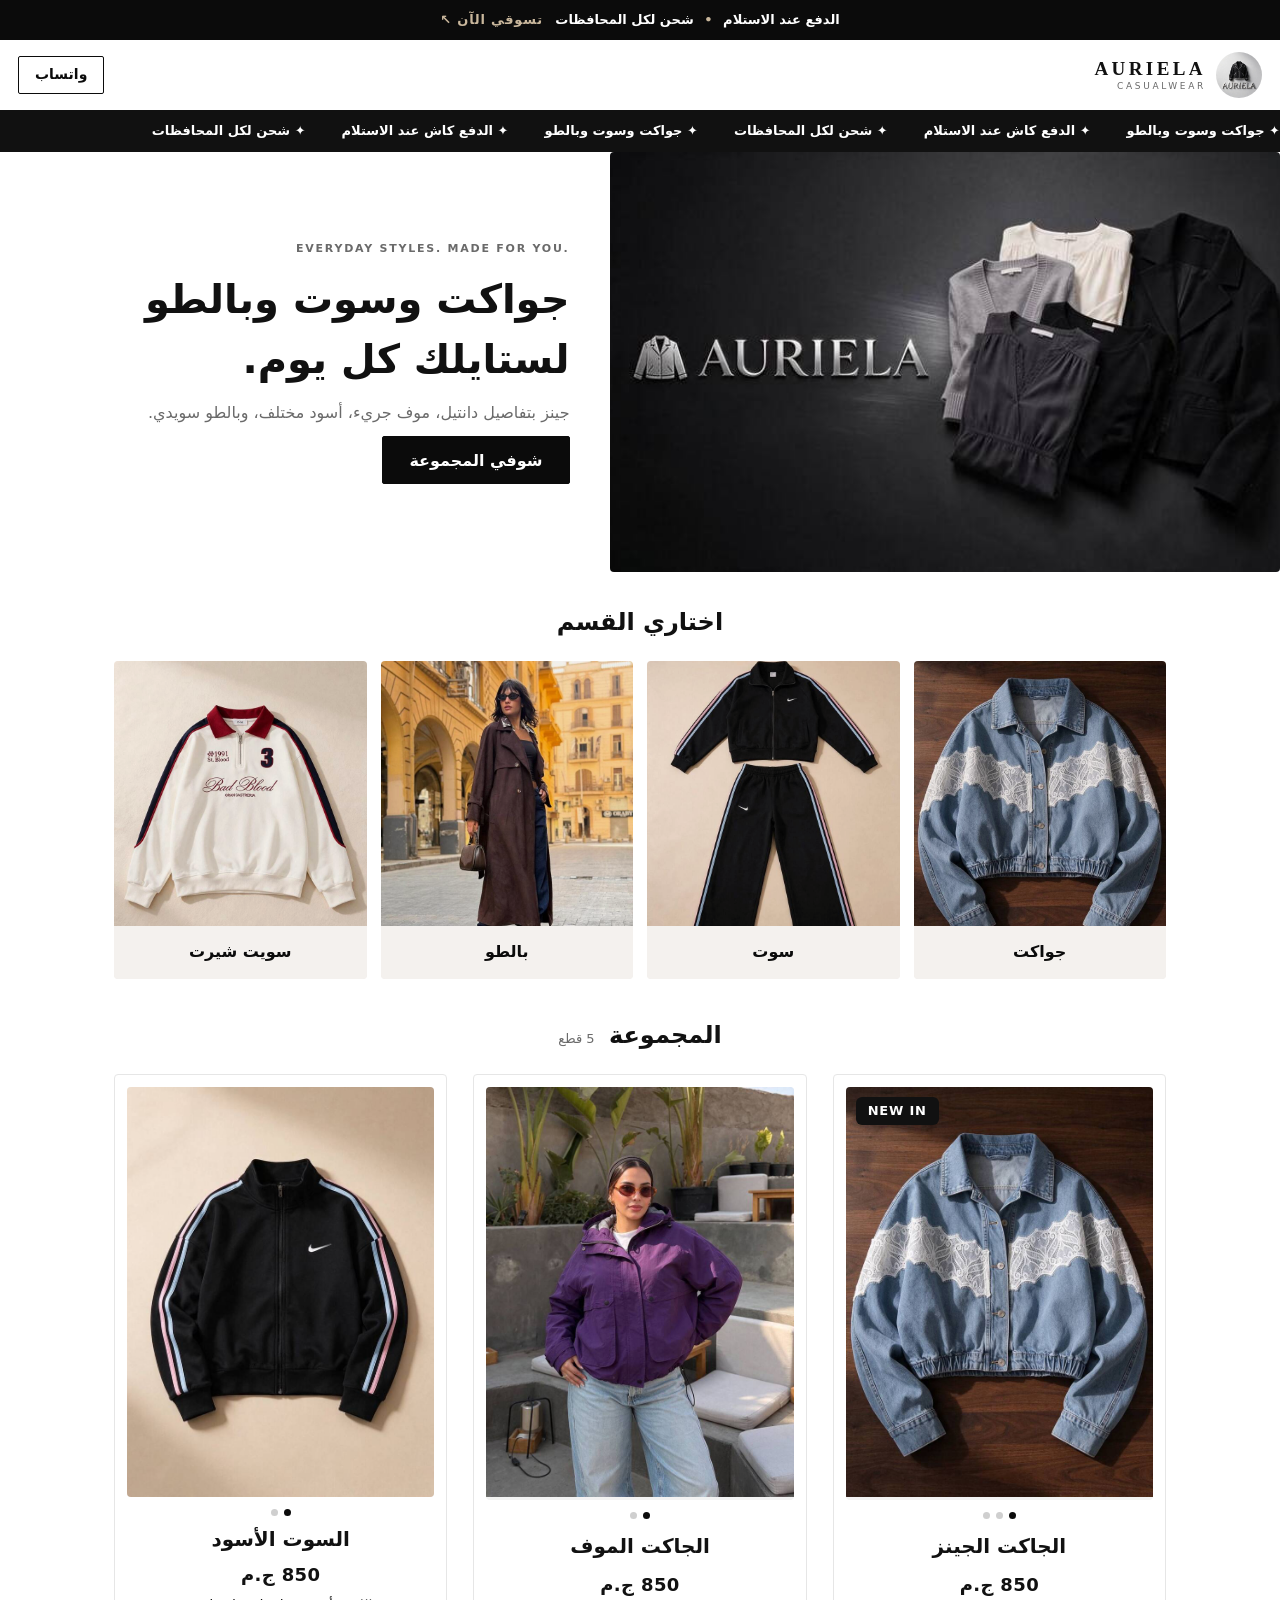
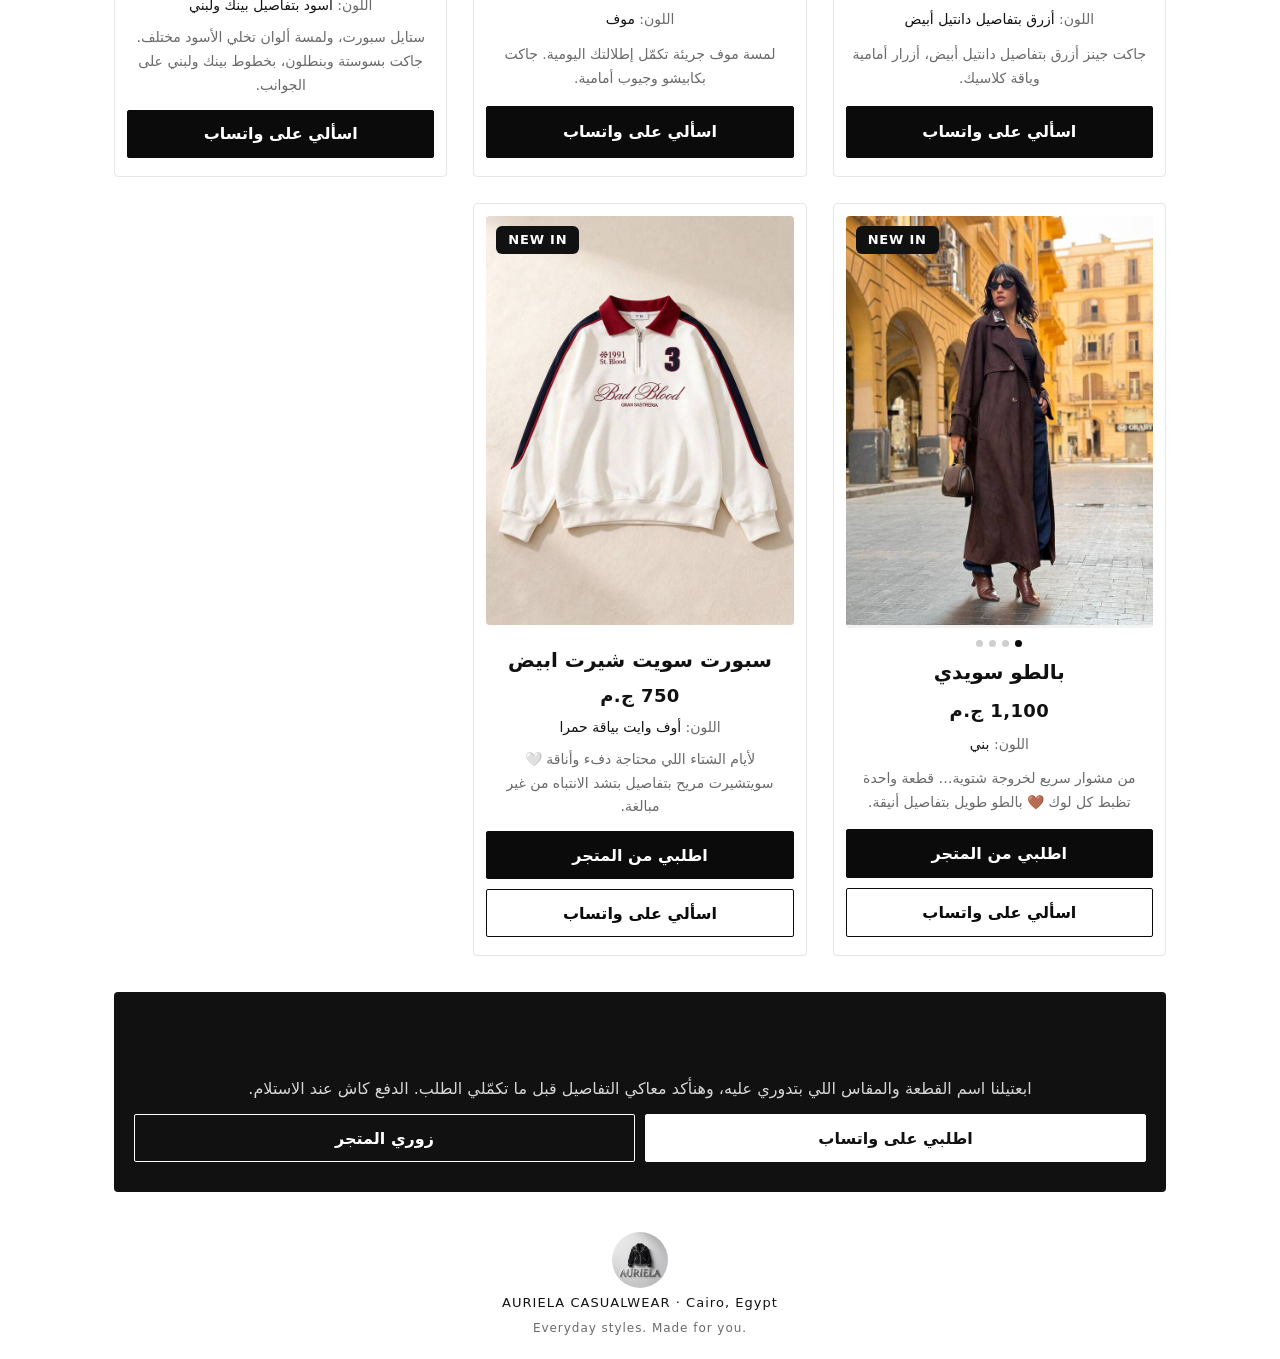
==== index.html @ 164d20b2 "Rename 18-gh_index.html to index.html" ====
<!DOCTYPE html><html lang="ar" dir="rtl"><head><meta charset="utf-8"><meta name="viewport" content="width=device-width,initial-scale=1">
<title>Auriela Casualwear | جواكت وسوت وبالطو</title><meta name="description" content="جواكت وسوت وبالطو لستايلك كل يوم. الدفع عند الاستلام وشحن لكل المحافظات.">
<meta property="og:image" content="4-cover.jpg"><link rel="icon" href="3-logo.jpg">
<link rel="stylesheet" href="2-style.css"></head><body>
<div class="top">الدفع عند الاستلام <i>•</i> شحن لكل المحافظات <a href="#collection">تسوقي الآن ↖</a></div>
<header class="hd"><a class="brand" href="#"><img src="3-logo.jpg" alt="Auriela"><span><b>AURIELA</b><small>CASUALWEAR</small></span></a>
<a class="wa" href="https://wa.me/201066720687?text=%D8%A3%D9%87%D9%84%D8%A7%D9%8B%20Auriela" aria-label="واتساب">واتساب</a></header>
<div class="strip"><span>✦ جواكت وسوت وبالطو</span><span>✦ الدفع كاش عند الاستلام</span><span>✦ شحن لكل المحافظات</span><span>✦ جواكت وسوت وبالطو</span><span>✦ الدفع كاش عند الاستلام</span><span>✦ شحن لكل المحافظات</span></div>
<section class="hero"><img src="4-cover.jpg" alt="Auriela Casualwear"><div><p class="eyebrow">EVERYDAY STYLES. MADE FOR YOU.</p><h1>جواكت وسوت وبالطو<br>لستايلك كل يوم.</h1><p>جينز بتفاصيل دانتيل، موف جريء، أسود مختلف، وبالطو سويدي.</p><a class="btn" href="#collection">شوفي المجموعة</a></div></section>
<section class="sec"><h2>اختاري القسم</h2><div class="tiles"><a class="tile" href="#denim" ><img src="5-denim1.jpg" alt=""><b>جواكت</b></a><a class="tile" href="#black" ><img src="11-black2.jpg" alt=""><b>سوت</b></a><a class="tile" href="#coat" ><img src="13-coat2.jpg" alt=""><b>بالطو</b></a><a class="tile" href="#sweat" ><img src="16-sweat1.jpg" alt=""><b>سويت شيرت</b></a></div></section>
<section class="sec" id="collection"><h2>المجموعة <small>5 قطع</small></h2><div class="grid"><article class="card" id="denim"><div class="media"><div class="slides"><img src="5-denim1.jpg" alt="الجاكت الجينز" loading="lazy"><img src="6-denim2.jpg" alt="الجاكت الجينز" loading="lazy"><img src="7-denim3.jpg" alt="الجاكت الجينز" loading="lazy"></div><span class="badge">NEW IN</span></div><div class="dots"><i></i><i></i><i></i></div>
<h3>الجاكت الجينز</h3><p class="price">850 ج.م</p><p class="color"><span>اللون:</span> أزرق بتفاصيل دانتيل أبيض</p><p class="desc">جاكت جينز أزرق بتفاصيل دانتيل أبيض، أزرار أمامية وياقة كلاسيك.</p><div class="acts"><a class="btn " href="https://wa.me/201066720687?text=%D8%A3%D9%87%D9%84%D8%A7%D9%8B%20Auriela%D8%8C%20%D9%85%D9%87%D8%AA%D9%85%D8%A9%20%D8%A8%D9%80%20%D8%A7%D9%84%D8%AC%D8%A7%D9%83%D8%AA%20%D8%A7%D9%84%D8%AC%D9%8A%D9%86%D8%B2%20%D8%A8%D8%B3%D8%B9%D8%B1%20850%20%D8%AC%D9%86%D9%8A%D9%87.%20%D9%85%D9%85%D9%83%D9%86%20%D8%A7%D9%84%D9%85%D9%82%D8%A7%D8%B3%D8%A7%D8%AA%20%D9%88%D8%A7%D9%84%D8%AA%D9%81%D8%A7%D8%B5%D9%8A%D9%84%D8%9F">اسألي على واتساب</a></div></article><article class="card" id="purple"><div class="media"><div class="slides"><img src="8-purple1.jpg" alt="الجاكت الموف" loading="lazy"><img src="9-purple2.jpg" alt="الجاكت الموف" loading="lazy"></div></div><div class="dots"><i></i><i></i></div>
<h3>الجاكت الموف</h3><p class="price">850 ج.م</p><p class="color"><span>اللون:</span> موف</p><p class="desc">لمسة موف جريئة تكمّل إطلالتك اليومية. جاكت بكابيشو وجيوب أمامية.</p><div class="acts"><a class="btn " href="https://wa.me/201066720687?text=%D8%A3%D9%87%D9%84%D8%A7%D9%8B%20Auriela%D8%8C%20%D9%85%D9%87%D8%AA%D9%85%D8%A9%20%D8%A8%D9%80%20%D8%A7%D9%84%D8%AC%D8%A7%D9%83%D8%AA%20%D8%A7%D9%84%D9%85%D9%88%D9%81%20%D8%A8%D8%B3%D8%B9%D8%B1%20850%20%D8%AC%D9%86%D9%8A%D9%87.%20%D9%85%D9%85%D9%83%D9%86%20%D8%A7%D9%84%D9%85%D9%82%D8%A7%D8%B3%D8%A7%D8%AA%20%D9%88%D8%A7%D9%84%D8%AA%D9%81%D8%A7%D8%B5%D9%8A%D9%84%D8%9F">اسألي على واتساب</a></div></article><article class="card" id="black"><div class="media"><div class="slides"><img src="10-black1.jpg" alt="السوت الأسود" loading="lazy"><img src="11-black2.jpg" alt="السوت الأسود" loading="lazy"></div></div><div class="dots"><i></i><i></i></div>
<h3>السوت الأسود</h3><p class="price">850 ج.م</p><p class="color"><span>اللون:</span> أسود بتفاصيل بينك ولبني</p><p class="desc">ستايل سبورت، ولمسة ألوان تخلي الأسود مختلف. جاكت بسوستة وبنطلون، بخطوط بينك ولبني على الجوانب.</p><div class="acts"><a class="btn " href="https://wa.me/201066720687?text=%D8%A3%D9%87%D9%84%D8%A7%D9%8B%20Auriela%D8%8C%20%D9%85%D9%87%D8%AA%D9%85%D8%A9%20%D8%A8%D9%80%20%D8%A7%D9%84%D8%B3%D9%88%D8%AA%20%D8%A7%D9%84%D8%A3%D8%B3%D9%88%D8%AF%20%D8%A8%D8%B3%D8%B9%D8%B1%20850%20%D8%AC%D9%86%D9%8A%D9%87.%20%D9%85%D9%85%D9%83%D9%86%20%D8%A7%D9%84%D9%85%D9%82%D8%A7%D8%B3%D8%A7%D8%AA%20%D9%88%D8%A7%D9%84%D8%AA%D9%81%D8%A7%D8%B5%D9%8A%D9%84%D8%9F">اسألي على واتساب</a></div></article><article class="card" id="coat"><div class="media"><div class="slides"><img src="13-coat2.jpg" alt="بالطو سويدي" loading="lazy"><img src="12-coat1.jpg" alt="بالطو سويدي" loading="lazy"><img src="14-coat3.jpg" alt="بالطو سويدي" loading="lazy"><img src="15-coat4.jpg" alt="بالطو سويدي" loading="lazy"></div><span class="badge">NEW IN</span></div><div class="dots"><i></i><i></i><i></i><i></i></div>
<h3>بالطو سويدي</h3><p class="price">1,100 ج.م</p><p class="color"><span>اللون:</span> بني</p><p class="desc">من مشوار سريع لخروجة شتوية… قطعة واحدة تظبط كل لوك 🤎 بالطو طويل بتفاصيل أنيقة.</p><div class="acts"><a class="btn" href="https://rjedcz-8e.myshopify.com/products/brown-coat">اطلبي من المتجر</a><a class="btn ghost" href="https://wa.me/201066720687?text=%D8%A3%D9%87%D9%84%D8%A7%D9%8B%20Auriela%D8%8C%20%D9%85%D9%87%D8%AA%D9%85%D8%A9%20%D8%A8%D9%80%20%D8%A8%D8%A7%D9%84%D8%B7%D9%88%20%D8%B3%D9%88%D9%8A%D8%AF%D9%8A%20%D8%A8%D8%B3%D8%B9%D8%B1%201100%20%D8%AC%D9%86%D9%8A%D9%87.%20%D9%85%D9%85%D9%83%D9%86%20%D8%A7%D9%84%D9%85%D9%82%D8%A7%D8%B3%D8%A7%D8%AA%20%D9%88%D8%A7%D9%84%D8%AA%D9%81%D8%A7%D8%B5%D9%8A%D9%84%D8%9F">اسألي على واتساب</a></div></article><article class="card" id="sweat"><div class="media"><div class="slides"><img src="16-sweat1.jpg" alt="سبورت سويت شيرت ابيض" loading="lazy"></div><span class="badge">NEW IN</span></div><div class="dots"></div>
<h3>سبورت سويت شيرت ابيض</h3><p class="price">750 ج.م</p><p class="color"><span>اللون:</span> أوف وايت بياقة حمرا</p><p class="desc">لأيام الشتاء اللي محتاجة دفء وأناقة 🤍 سويتشيرت مريح بتفاصيل بتشد الانتباه من غير مبالغة.</p><div class="acts"><a class="btn" href="https://rjedcz-8e.myshopify.com/products/sport-t-shirt">اطلبي من المتجر</a><a class="btn ghost" href="https://wa.me/201066720687?text=%D8%A3%D9%87%D9%84%D8%A7%D9%8B%20Auriela%D8%8C%20%D9%85%D9%87%D8%AA%D9%85%D8%A9%20%D8%A8%D9%80%20%D8%B3%D8%A8%D9%88%D8%B1%D8%AA%20%D8%B3%D9%88%D9%8A%D8%AA%20%D8%B4%D9%8A%D8%B1%D8%AA%20%D8%A7%D8%A8%D9%8A%D8%B6%20%D8%A8%D8%B3%D8%B9%D8%B1%20750%20%D8%AC%D9%86%D9%8A%D9%87.%20%D9%85%D9%85%D9%83%D9%86%20%D8%A7%D9%84%D9%85%D9%82%D8%A7%D8%B3%D8%A7%D8%AA%20%D9%88%D8%A7%D9%84%D8%AA%D9%81%D8%A7%D8%B5%D9%8A%D9%84%D8%9F">اسألي على واتساب</a></div></article></div></section>
<section class="sec"><div class="cta"><h2>عجبك موديل؟ ابعتي لنا.</h2><p>ابعتيلنا اسم القطعة والمقاس اللي بتدوري عليه، وهنأكد معاكي التفاصيل قبل ما تكمّلي الطلب. الدفع كاش عند الاستلام.</p><div class="acts"><a class="btn light" href="https://wa.me/201066720687?text=%D8%A3%D9%87%D9%84%D8%A7%D9%8B%20Auriela%D8%8C%20%D8%B9%D8%A7%D9%8A%D8%B2%D8%A9%20%D8%A3%D8%B7%D9%84%D8%A8.">اطلبي على واتساب</a><a class="btn outline" href="https://rjedcz-8e.myshopify.com">زوري المتجر</a></div></div></section>
<footer class="ft"><img src="3-logo.jpg" alt=""><p>AURIELA CASUALWEAR · Cairo, Egypt</p><p class="s">Everyday styles. Made for you.</p></footer>
<nav class="bn"><a href="#">الرئيسية</a><a href="#collection">المنتجات</a><a href="https://rjedcz-8e.myshopify.com">المتجر</a><a href="https://wa.me/201066720687?text=%D8%A3%D9%87%D9%84%D8%A7%D9%8B%20Auriela">واتساب</a></nav>
</body></html>
---- 2-style.css ----
:root{--navy:#0b0b0b;--pink:#f4f1ee;--sky:#f4f1ee;--ink:#111;--mut:#6a6a6a;--red:#111}
*{box-sizing:border-box}html{scroll-behavior:smooth}body{margin:0;font-family:system-ui,-apple-system,'Segoe UI',Tahoma,Roboto,'Noto Sans Arabic',sans-serif;color:var(--ink);background:#fff;padding-bottom:70px;line-height:1.7}
a{color:inherit;text-decoration:none}h1,h2,h3,p{margin:0}
.top{background:var(--navy);color:#fff;text-align:center;padding:9px 12px;font-size:13px;font-weight:600}.top i{color:#c9b79c;font-style:normal;margin:0 6px}.top a{color:#c9b79c;margin-inline-start:8px}
.hd{display:flex;align-items:center;justify-content:space-between;padding:12px 18px}.brand{display:flex;align-items:center;gap:10px}.brand img{width:46px;height:46px;border-radius:50%;object-fit:cover}
.brand span{display:grid;line-height:1.2}.brand b{font-family:Georgia,serif;letter-spacing:.18em;color:var(--navy);font-size:19px}.brand small{font-size:9px;letter-spacing:.3em;color:var(--mut)}
.wa{border:1.5px solid var(--navy);color:var(--navy);border-radius:999px;padding:6px 16px;font-weight:600;font-size:14px}
.strip{background:var(--navy);color:#fff;font-size:13px;font-weight:600;display:flex;gap:36px;overflow:hidden;white-space:nowrap;padding:10px 0}.strip span{animation:mq 18s linear infinite;flex:none}
@keyframes mq{to{transform:translateX(100%)}}
.hero{display:grid}.hero img{width:100%;display:block;aspect-ratio:16/10;object-fit:cover}.hero div{padding:22px 20px 28px;display:grid;gap:10px;justify-items:start}
.eyebrow{font-size:11px;letter-spacing:.16em;font-weight:700;color:var(--mut);direction:ltr}.hero h1{font-size:30px;line-height:1.5;color:var(--navy);font-weight:700}.hero p{color:var(--mut)}
.btn{display:inline-flex;align-items:center;justify-content:center;min-height:48px;padding:0 26px;border-radius:10px;background:var(--navy);color:#fff;font-weight:700;border:1.5px solid var(--navy);flex:1 1 150px;text-align:center}
.btn.ghost{background:#fff;color:var(--navy)}.btn.light{background:#fff;color:var(--navy);border-color:#fff}.btn.outline{background:transparent;color:#fff;border-color:#fff}
.sec{padding:30px 18px 6px}.sec h2{text-align:center;font-size:24px;color:var(--navy);font-weight:700;margin-bottom:18px}.sec h2 small{font-size:13px;color:var(--mut);font-weight:400;margin-inline-start:6px}
.tiles{display:grid;grid-template-columns:1fr 1fr;gap:14px}.tile{background:#f4f1ee;border-radius:14px;overflow:hidden;text-align:center;display:grid}.tile img{width:100%;aspect-ratio:1/1.05;object-fit:cover;object-position:center 30%;mix-blend-mode:multiply}.tile b{padding:12px 6px 14px;color:var(--navy);font-size:16px;background:#fff8}
.grid{display:grid;gap:26px}
.card{background:#fff;border:1px solid #e6e6e6;border-radius:16px;padding:12px 12px 18px;display:grid;gap:4px;scroll-margin-top:12px}
.media{position:relative;border-radius:12px;overflow:hidden;background:#f3f3f3}.slides{display:flex;overflow-x:auto;scroll-snap-type:x mandatory;scrollbar-width:none}.slides::-webkit-scrollbar{display:none}
.slides img{flex:0 0 100%;width:100%;aspect-ratio:3/4;object-fit:cover;scroll-snap-align:center}
.badge{position:absolute;top:10px;inset-inline-start:10px;background:#111;color:#fff;font-weight:700;font-size:13px;padding:3px 12px;border-radius:6px;direction:ltr}
.dots{display:flex;justify-content:center;gap:6px;padding:8px 0 2px;min-height:6px}.dots i{width:7px;height:7px;border-radius:50%;background:#cfcfcf}.dots i:first-child{background:var(--navy)}
.card h3{text-align:center;font-size:20px;color:var(--navy);font-weight:700}.price{text-align:center;color:var(--red);font-weight:700;font-size:18px}
.color{text-align:center;font-size:14px}.color span{color:var(--mut)}.desc{text-align:center;color:var(--mut);font-size:14px;padding:4px 6px 8px}
.acts{display:flex;gap:10px;flex-wrap:wrap}
.cta{background:var(--navy);color:#fff;border-radius:18px;padding:30px 20px;text-align:center;display:grid;gap:12px}.cta h2{color:#fff;margin:0}.cta p{color:#d5d5d5}
.ft{text-align:center;padding:34px 18px 20px;display:grid;justify-items:center;gap:4px}.ft img{width:56px;height:56px;border-radius:50%;object-fit:cover}.ft .s{font-size:12px;color:var(--mut);direction:ltr}.ft p{font-size:13px;letter-spacing:.08em;direction:ltr}
.bn{position:fixed;bottom:0;inset-inline:0;background:#fff;border-top:1px solid #e6e6e6;display:grid;grid-template-columns:repeat(4,1fr);z-index:9}.bn a{text-align:center;padding:14px 4px;font-size:13px;font-weight:700;color:var(--navy)}
@media(min-width:768px){.hero{grid-template-columns:1.1fr 1fr;align-items:center}.hero img{aspect-ratio:auto;height:100%;min-height:420px}.hero div{padding:40px}.hero h1{font-size:40px}
.tiles{grid-template-columns:repeat(4,1fr)}.grid{grid-template-columns:repeat(3,1fr)}.sec{max-width:1100px;margin:auto;padding-inline:24px}.bn{display:none}body{padding-bottom:0}}

.price{letter-spacing:.02em}.top a,.badge{letter-spacing:.06em}.btn{border-radius:2px}.card,.tile,.media,.cta,.hero img{border-radius:4px}.wa{border-radius:2px}.hero h1,.sec h2,.card h3{color:#111}.brand b{color:#111}.cta{background:#111}.btn.light{color:#111}.tile b{background:#f4f1ee}.strip{background:#111}
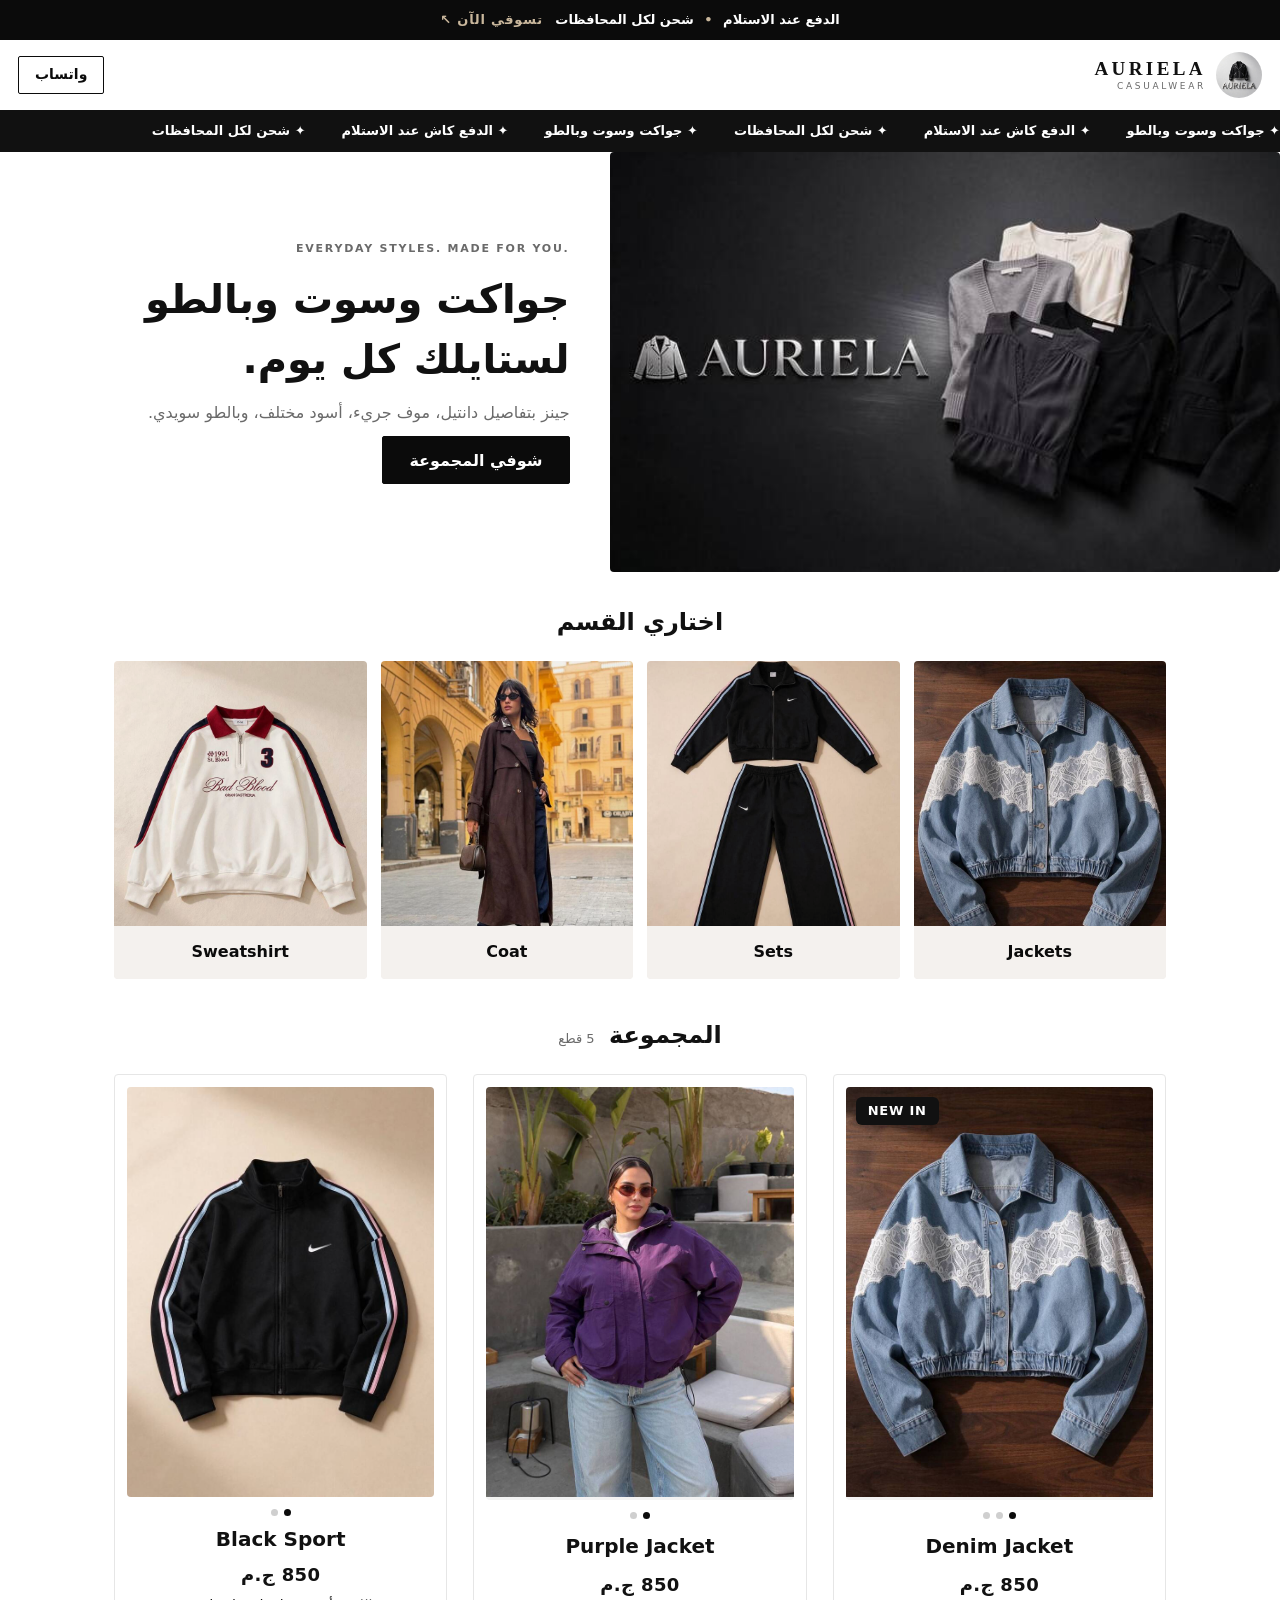
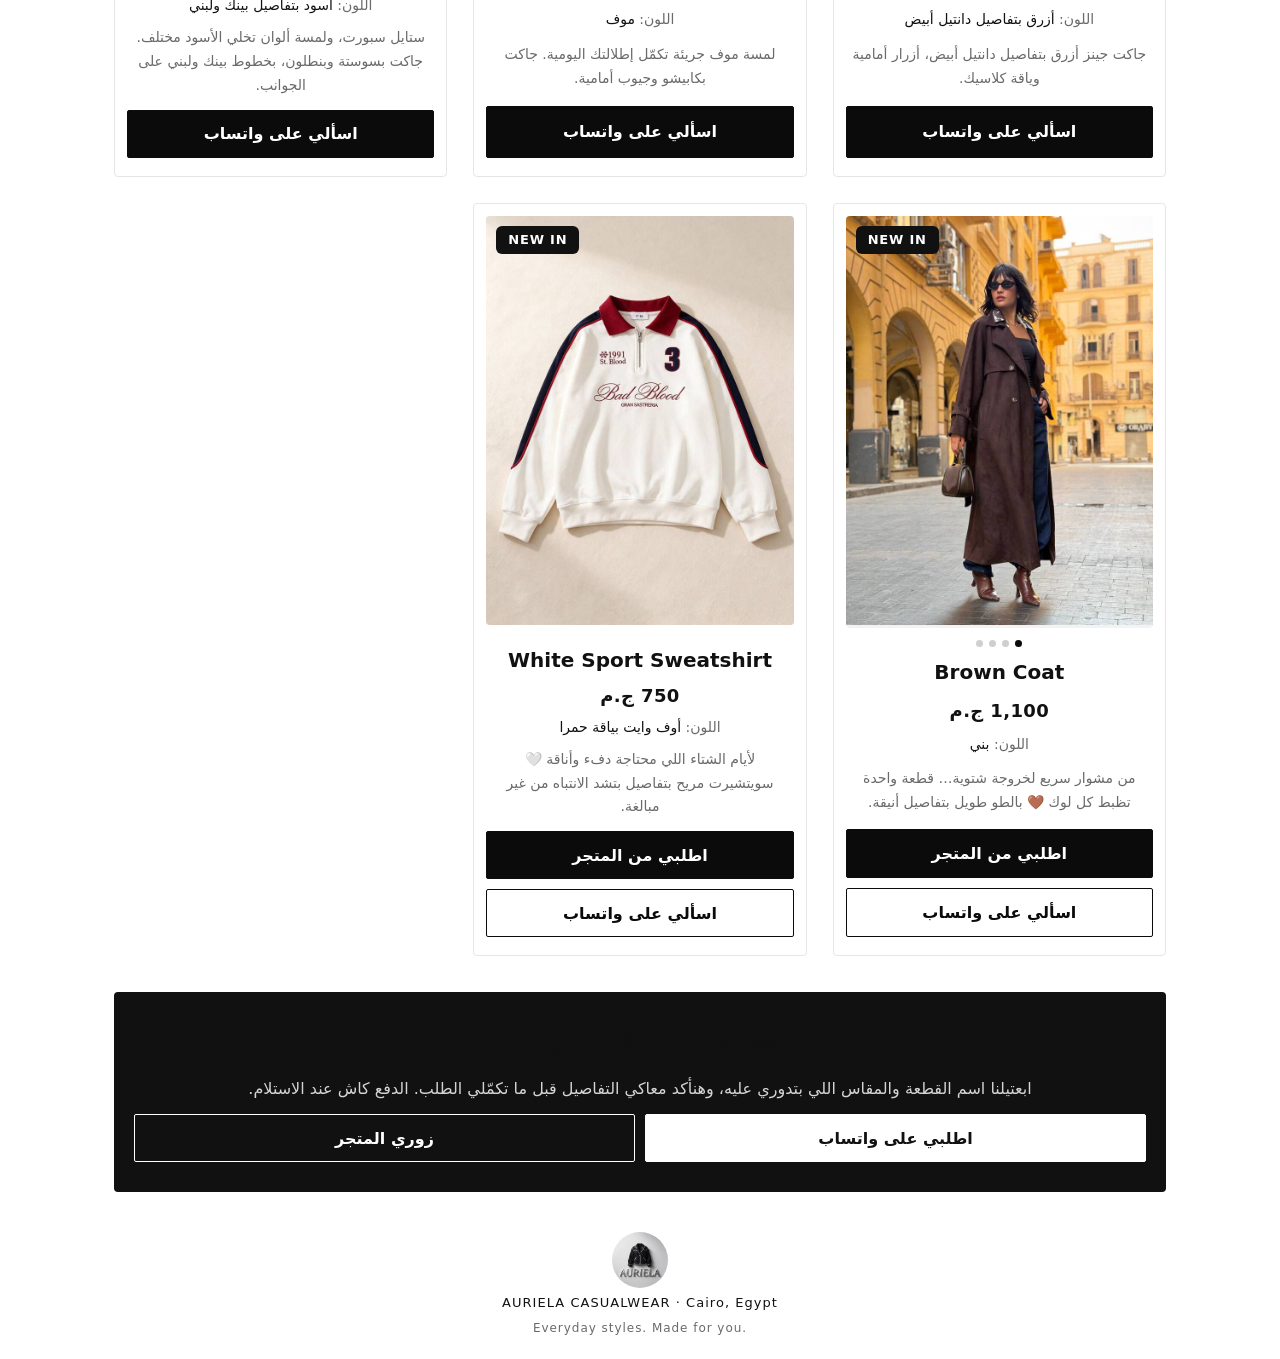
==== commit dc4ab00c: "Use English product and category names" ====
--- a/index.html
+++ b/index.html
@@ -7,13 +7,13 @@
 <a class="wa" href="https://wa.me/201066720687?text=%D8%A3%D9%87%D9%84%D8%A7%D9%8B%20Auriela" aria-label="واتساب">واتساب</a></header>
 <div class="strip"><span>✦ جواكت وسوت وبالطو</span><span>✦ الدفع كاش عند الاستلام</span><span>✦ شحن لكل المحافظات</span><span>✦ جواكت وسوت وبالطو</span><span>✦ الدفع كاش عند الاستلام</span><span>✦ شحن لكل المحافظات</span></div>
 <section class="hero"><img src="4-cover.jpg" alt="Auriela Casualwear"><div><p class="eyebrow">EVERYDAY STYLES. MADE FOR YOU.</p><h1>جواكت وسوت وبالطو<br>لستايلك كل يوم.</h1><p>جينز بتفاصيل دانتيل، موف جريء، أسود مختلف، وبالطو سويدي.</p><a class="btn" href="#collection">شوفي المجموعة</a></div></section>
-<section class="sec"><h2>اختاري القسم</h2><div class="tiles"><a class="tile" href="#denim" ><img src="5-denim1.jpg" alt=""><b>جواكت</b></a><a class="tile" href="#black" ><img src="11-black2.jpg" alt=""><b>سوت</b></a><a class="tile" href="#coat" ><img src="13-coat2.jpg" alt=""><b>بالطو</b></a><a class="tile" href="#sweat" ><img src="16-sweat1.jpg" alt=""><b>سويت شيرت</b></a></div></section>
+<section class="sec"><h2>اختاري القسم</h2><div class="tiles"><a class="tile" href="#denim" ><img src="5-denim1.jpg" alt=""><b>Jackets</b></a><a class="tile" href="#black" ><img src="11-black2.jpg" alt=""><b>Sets</b></a><a class="tile" href="#coat" ><img src="13-coat2.jpg" alt=""><b>Coat</b></a><a class="tile" href="#sweat" ><img src="16-sweat1.jpg" alt=""><b>Sweatshirt</b></a></div></section>
 <section class="sec" id="collection"><h2>المجموعة <small>5 قطع</small></h2><div class="grid"><article class="card" id="denim"><div class="media"><div class="slides"><img src="5-denim1.jpg" alt="الجاكت الجينز" loading="lazy"><img src="6-denim2.jpg" alt="الجاكت الجينز" loading="lazy"><img src="7-denim3.jpg" alt="الجاكت الجينز" loading="lazy"></div><span class="badge">NEW IN</span></div><div class="dots"><i></i><i></i><i></i></div>
-<h3>الجاكت الجينز</h3><p class="price">850 ج.م</p><p class="color"><span>اللون:</span> أزرق بتفاصيل دانتيل أبيض</p><p class="desc">جاكت جينز أزرق بتفاصيل دانتيل أبيض، أزرار أمامية وياقة كلاسيك.</p><div class="acts"><a class="btn " href="https://wa.me/201066720687?text=%D8%A3%D9%87%D9%84%D8%A7%D9%8B%20Auriela%D8%8C%20%D9%85%D9%87%D8%AA%D9%85%D8%A9%20%D8%A8%D9%80%20%D8%A7%D9%84%D8%AC%D8%A7%D9%83%D8%AA%20%D8%A7%D9%84%D8%AC%D9%8A%D9%86%D8%B2%20%D8%A8%D8%B3%D8%B9%D8%B1%20850%20%D8%AC%D9%86%D9%8A%D9%87.%20%D9%85%D9%85%D9%83%D9%86%20%D8%A7%D9%84%D9%85%D9%82%D8%A7%D8%B3%D8%A7%D8%AA%20%D9%88%D8%A7%D9%84%D8%AA%D9%81%D8%A7%D8%B5%D9%8A%D9%84%D8%9F">اسألي على واتساب</a></div></article><article class="card" id="purple"><div class="media"><div class="slides"><img src="8-purple1.jpg" alt="الجاكت الموف" loading="lazy"><img src="9-purple2.jpg" alt="الجاكت الموف" loading="lazy"></div></div><div class="dots"><i></i><i></i></div>
-<h3>الجاكت الموف</h3><p class="price">850 ج.م</p><p class="color"><span>اللون:</span> موف</p><p class="desc">لمسة موف جريئة تكمّل إطلالتك اليومية. جاكت بكابيشو وجيوب أمامية.</p><div class="acts"><a class="btn " href="https://wa.me/201066720687?text=%D8%A3%D9%87%D9%84%D8%A7%D9%8B%20Auriela%D8%8C%20%D9%85%D9%87%D8%AA%D9%85%D8%A9%20%D8%A8%D9%80%20%D8%A7%D9%84%D8%AC%D8%A7%D9%83%D8%AA%20%D8%A7%D9%84%D9%85%D9%88%D9%81%20%D8%A8%D8%B3%D8%B9%D8%B1%20850%20%D8%AC%D9%86%D9%8A%D9%87.%20%D9%85%D9%85%D9%83%D9%86%20%D8%A7%D9%84%D9%85%D9%82%D8%A7%D8%B3%D8%A7%D8%AA%20%D9%88%D8%A7%D9%84%D8%AA%D9%81%D8%A7%D8%B5%D9%8A%D9%84%D8%9F">اسألي على واتساب</a></div></article><article class="card" id="black"><div class="media"><div class="slides"><img src="10-black1.jpg" alt="السوت الأسود" loading="lazy"><img src="11-black2.jpg" alt="السوت الأسود" loading="lazy"></div></div><div class="dots"><i></i><i></i></div>
-<h3>السوت الأسود</h3><p class="price">850 ج.م</p><p class="color"><span>اللون:</span> أسود بتفاصيل بينك ولبني</p><p class="desc">ستايل سبورت، ولمسة ألوان تخلي الأسود مختلف. جاكت بسوستة وبنطلون، بخطوط بينك ولبني على الجوانب.</p><div class="acts"><a class="btn " href="https://wa.me/201066720687?text=%D8%A3%D9%87%D9%84%D8%A7%D9%8B%20Auriela%D8%8C%20%D9%85%D9%87%D8%AA%D9%85%D8%A9%20%D8%A8%D9%80%20%D8%A7%D9%84%D8%B3%D9%88%D8%AA%20%D8%A7%D9%84%D8%A3%D8%B3%D9%88%D8%AF%20%D8%A8%D8%B3%D8%B9%D8%B1%20850%20%D8%AC%D9%86%D9%8A%D9%87.%20%D9%85%D9%85%D9%83%D9%86%20%D8%A7%D9%84%D9%85%D9%82%D8%A7%D8%B3%D8%A7%D8%AA%20%D9%88%D8%A7%D9%84%D8%AA%D9%81%D8%A7%D8%B5%D9%8A%D9%84%D8%9F">اسألي على واتساب</a></div></article><article class="card" id="coat"><div class="media"><div class="slides"><img src="13-coat2.jpg" alt="بالطو سويدي" loading="lazy"><img src="12-coat1.jpg" alt="بالطو سويدي" loading="lazy"><img src="14-coat3.jpg" alt="بالطو سويدي" loading="lazy"><img src="15-coat4.jpg" alt="بالطو سويدي" loading="lazy"></div><span class="badge">NEW IN</span></div><div class="dots"><i></i><i></i><i></i><i></i></div>
-<h3>بالطو سويدي</h3><p class="price">1,100 ج.م</p><p class="color"><span>اللون:</span> بني</p><p class="desc">من مشوار سريع لخروجة شتوية… قطعة واحدة تظبط كل لوك 🤎 بالطو طويل بتفاصيل أنيقة.</p><div class="acts"><a class="btn" href="https://rjedcz-8e.myshopify.com/products/brown-coat">اطلبي من المتجر</a><a class="btn ghost" href="https://wa.me/201066720687?text=%D8%A3%D9%87%D9%84%D8%A7%D9%8B%20Auriela%D8%8C%20%D9%85%D9%87%D8%AA%D9%85%D8%A9%20%D8%A8%D9%80%20%D8%A8%D8%A7%D9%84%D8%B7%D9%88%20%D8%B3%D9%88%D9%8A%D8%AF%D9%8A%20%D8%A8%D8%B3%D8%B9%D8%B1%201100%20%D8%AC%D9%86%D9%8A%D9%87.%20%D9%85%D9%85%D9%83%D9%86%20%D8%A7%D9%84%D9%85%D9%82%D8%A7%D8%B3%D8%A7%D8%AA%20%D9%88%D8%A7%D9%84%D8%AA%D9%81%D8%A7%D8%B5%D9%8A%D9%84%D8%9F">اسألي على واتساب</a></div></article><article class="card" id="sweat"><div class="media"><div class="slides"><img src="16-sweat1.jpg" alt="سبورت سويت شيرت ابيض" loading="lazy"></div><span class="badge">NEW IN</span></div><div class="dots"></div>
-<h3>سبورت سويت شيرت ابيض</h3><p class="price">750 ج.م</p><p class="color"><span>اللون:</span> أوف وايت بياقة حمرا</p><p class="desc">لأيام الشتاء اللي محتاجة دفء وأناقة 🤍 سويتشيرت مريح بتفاصيل بتشد الانتباه من غير مبالغة.</p><div class="acts"><a class="btn" href="https://rjedcz-8e.myshopify.com/products/sport-t-shirt">اطلبي من المتجر</a><a class="btn ghost" href="https://wa.me/201066720687?text=%D8%A3%D9%87%D9%84%D8%A7%D9%8B%20Auriela%D8%8C%20%D9%85%D9%87%D8%AA%D9%85%D8%A9%20%D8%A8%D9%80%20%D8%B3%D8%A8%D9%88%D8%B1%D8%AA%20%D8%B3%D9%88%D9%8A%D8%AA%20%D8%B4%D9%8A%D8%B1%D8%AA%20%D8%A7%D8%A8%D9%8A%D8%B6%20%D8%A8%D8%B3%D8%B9%D8%B1%20750%20%D8%AC%D9%86%D9%8A%D9%87.%20%D9%85%D9%85%D9%83%D9%86%20%D8%A7%D9%84%D9%85%D9%82%D8%A7%D8%B3%D8%A7%D8%AA%20%D9%88%D8%A7%D9%84%D8%AA%D9%81%D8%A7%D8%B5%D9%8A%D9%84%D8%9F">اسألي على واتساب</a></div></article></div></section>
+<h3>Denim Jacket</h3><p class="price">850 ج.م</p><p class="color"><span>اللون:</span> أزرق بتفاصيل دانتيل أبيض</p><p class="desc">جاكت جينز أزرق بتفاصيل دانتيل أبيض، أزرار أمامية وياقة كلاسيك.</p><div class="acts"><a class="btn " href="https://wa.me/201066720687?text=%D8%A3%D9%87%D9%84%D8%A7%D9%8B%20Auriela%D8%8C%20%D9%85%D9%87%D8%AA%D9%85%D8%A9%20%D8%A8%D9%80%20%D8%A7%D9%84%D8%AC%D8%A7%D9%83%D8%AA%20%D8%A7%D9%84%D8%AC%D9%8A%D9%86%D8%B2%20%D8%A8%D8%B3%D8%B9%D8%B1%20850%20%D8%AC%D9%86%D9%8A%D9%87.%20%D9%85%D9%85%D9%83%D9%86%20%D8%A7%D9%84%D9%85%D9%82%D8%A7%D8%B3%D8%A7%D8%AA%20%D9%88%D8%A7%D9%84%D8%AA%D9%81%D8%A7%D8%B5%D9%8A%D9%84%D8%9F">اسألي على واتساب</a></div></article><article class="card" id="purple"><div class="media"><div class="slides"><img src="8-purple1.jpg" alt="الجاكت الموف" loading="lazy"><img src="9-purple2.jpg" alt="الجاكت الموف" loading="lazy"></div></div><div class="dots"><i></i><i></i></div>
+<h3>Purple Jacket</h3><p class="price">850 ج.م</p><p class="color"><span>اللون:</span> موف</p><p class="desc">لمسة موف جريئة تكمّل إطلالتك اليومية. جاكت بكابيشو وجيوب أمامية.</p><div class="acts"><a class="btn " href="https://wa.me/201066720687?text=%D8%A3%D9%87%D9%84%D8%A7%D9%8B%20Auriela%D8%8C%20%D9%85%D9%87%D8%AA%D9%85%D8%A9%20%D8%A8%D9%80%20%D8%A7%D9%84%D8%AC%D8%A7%D9%83%D8%AA%20%D8%A7%D9%84%D9%85%D9%88%D9%81%20%D8%A8%D8%B3%D8%B9%D8%B1%20850%20%D8%AC%D9%86%D9%8A%D9%87.%20%D9%85%D9%85%D9%83%D9%86%20%D8%A7%D9%84%D9%85%D9%82%D8%A7%D8%B3%D8%A7%D8%AA%20%D9%88%D8%A7%D9%84%D8%AA%D9%81%D8%A7%D8%B5%D9%8A%D9%84%D8%9F">اسألي على واتساب</a></div></article><article class="card" id="black"><div class="media"><div class="slides"><img src="10-black1.jpg" alt="السوت الأسود" loading="lazy"><img src="11-black2.jpg" alt="السوت الأسود" loading="lazy"></div></div><div class="dots"><i></i><i></i></div>
+<h3>Black Sport</h3><p class="price">850 ج.م</p><p class="color"><span>اللون:</span> أسود بتفاصيل بينك ولبني</p><p class="desc">ستايل سبورت، ولمسة ألوان تخلي الأسود مختلف. جاكت بسوستة وبنطلون، بخطوط بينك ولبني على الجوانب.</p><div class="acts"><a class="btn " href="https://wa.me/201066720687?text=%D8%A3%D9%87%D9%84%D8%A7%D9%8B%20Auriela%D8%8C%20%D9%85%D9%87%D8%AA%D9%85%D8%A9%20%D8%A8%D9%80%20%D8%A7%D9%84%D8%B3%D9%88%D8%AA%20%D8%A7%D9%84%D8%A3%D8%B3%D9%88%D8%AF%20%D8%A8%D8%B3%D8%B9%D8%B1%20850%20%D8%AC%D9%86%D9%8A%D9%87.%20%D9%85%D9%85%D9%83%D9%86%20%D8%A7%D9%84%D9%85%D9%82%D8%A7%D8%B3%D8%A7%D8%AA%20%D9%88%D8%A7%D9%84%D8%AA%D9%81%D8%A7%D8%B5%D9%8A%D9%84%D8%9F">اسألي على واتساب</a></div></article><article class="card" id="coat"><div class="media"><div class="slides"><img src="13-coat2.jpg" alt="بالطو سويدي" loading="lazy"><img src="12-coat1.jpg" alt="بالطو سويدي" loading="lazy"><img src="14-coat3.jpg" alt="بالطو سويدي" loading="lazy"><img src="15-coat4.jpg" alt="بالطو سويدي" loading="lazy"></div><span class="badge">NEW IN</span></div><div class="dots"><i></i><i></i><i></i><i></i></div>
+<h3>Brown Coat</h3><p class="price">1,100 ج.م</p><p class="color"><span>اللون:</span> بني</p><p class="desc">من مشوار سريع لخروجة شتوية… قطعة واحدة تظبط كل لوك 🤎 بالطو طويل بتفاصيل أنيقة.</p><div class="acts"><a class="btn" href="https://rjedcz-8e.myshopify.com/products/brown-coat">اطلبي من المتجر</a><a class="btn ghost" href="https://wa.me/201066720687?text=%D8%A3%D9%87%D9%84%D8%A7%D9%8B%20Auriela%D8%8C%20%D9%85%D9%87%D8%AA%D9%85%D8%A9%20%D8%A8%D9%80%20%D8%A8%D8%A7%D9%84%D8%B7%D9%88%20%D8%B3%D9%88%D9%8A%D8%AF%D9%8A%20%D8%A8%D8%B3%D8%B9%D8%B1%201100%20%D8%AC%D9%86%D9%8A%D9%87.%20%D9%85%D9%85%D9%83%D9%86%20%D8%A7%D9%84%D9%85%D9%82%D8%A7%D8%B3%D8%A7%D8%AA%20%D9%88%D8%A7%D9%84%D8%AA%D9%81%D8%A7%D8%B5%D9%8A%D9%84%D8%9F">اسألي على واتساب</a></div></article><article class="card" id="sweat"><div class="media"><div class="slides"><img src="16-sweat1.jpg" alt="سبورت سويت شيرت ابيض" loading="lazy"></div><span class="badge">NEW IN</span></div><div class="dots"></div>
+<h3>White Sport Sweatshirt</h3><p class="price">750 ج.م</p><p class="color"><span>اللون:</span> أوف وايت بياقة حمرا</p><p class="desc">لأيام الشتاء اللي محتاجة دفء وأناقة 🤍 سويتشيرت مريح بتفاصيل بتشد الانتباه من غير مبالغة.</p><div class="acts"><a class="btn" href="https://rjedcz-8e.myshopify.com/products/sport-t-shirt">اطلبي من المتجر</a><a class="btn ghost" href="https://wa.me/201066720687?text=%D8%A3%D9%87%D9%84%D8%A7%D9%8B%20Auriela%D8%8C%20%D9%85%D9%87%D8%AA%D9%85%D8%A9%20%D8%A8%D9%80%20%D8%B3%D8%A8%D9%88%D8%B1%D8%AA%20%D8%B3%D9%88%D9%8A%D8%AA%20%D8%B4%D9%8A%D8%B1%D8%AA%20%D8%A7%D8%A8%D9%8A%D8%B6%20%D8%A8%D8%B3%D8%B9%D8%B1%20750%20%D8%AC%D9%86%D9%8A%D9%87.%20%D9%85%D9%85%D9%83%D9%86%20%D8%A7%D9%84%D9%85%D9%82%D8%A7%D8%B3%D8%A7%D8%AA%20%D9%88%D8%A7%D9%84%D8%AA%D9%81%D8%A7%D8%B5%D9%8A%D9%84%D8%9F">اسألي على واتساب</a></div></article></div></section>
 <section class="sec"><div class="cta"><h2>عجبك موديل؟ ابعتي لنا.</h2><p>ابعتيلنا اسم القطعة والمقاس اللي بتدوري عليه، وهنأكد معاكي التفاصيل قبل ما تكمّلي الطلب. الدفع كاش عند الاستلام.</p><div class="acts"><a class="btn light" href="https://wa.me/201066720687?text=%D8%A3%D9%87%D9%84%D8%A7%D9%8B%20Auriela%D8%8C%20%D8%B9%D8%A7%D9%8A%D8%B2%D8%A9%20%D8%A3%D8%B7%D9%84%D8%A8.">اطلبي على واتساب</a><a class="btn outline" href="https://rjedcz-8e.myshopify.com">زوري المتجر</a></div></div></section>
 <footer class="ft"><img src="3-logo.jpg" alt=""><p>AURIELA CASUALWEAR · Cairo, Egypt</p><p class="s">Everyday styles. Made for you.</p></footer>
 <nav class="bn"><a href="#">الرئيسية</a><a href="#collection">المنتجات</a><a href="https://rjedcz-8e.myshopify.com">المتجر</a><a href="https://wa.me/201066720687?text=%D8%A3%D9%87%D9%84%D8%A7%D9%8B%20Auriela">واتساب</a></nav>
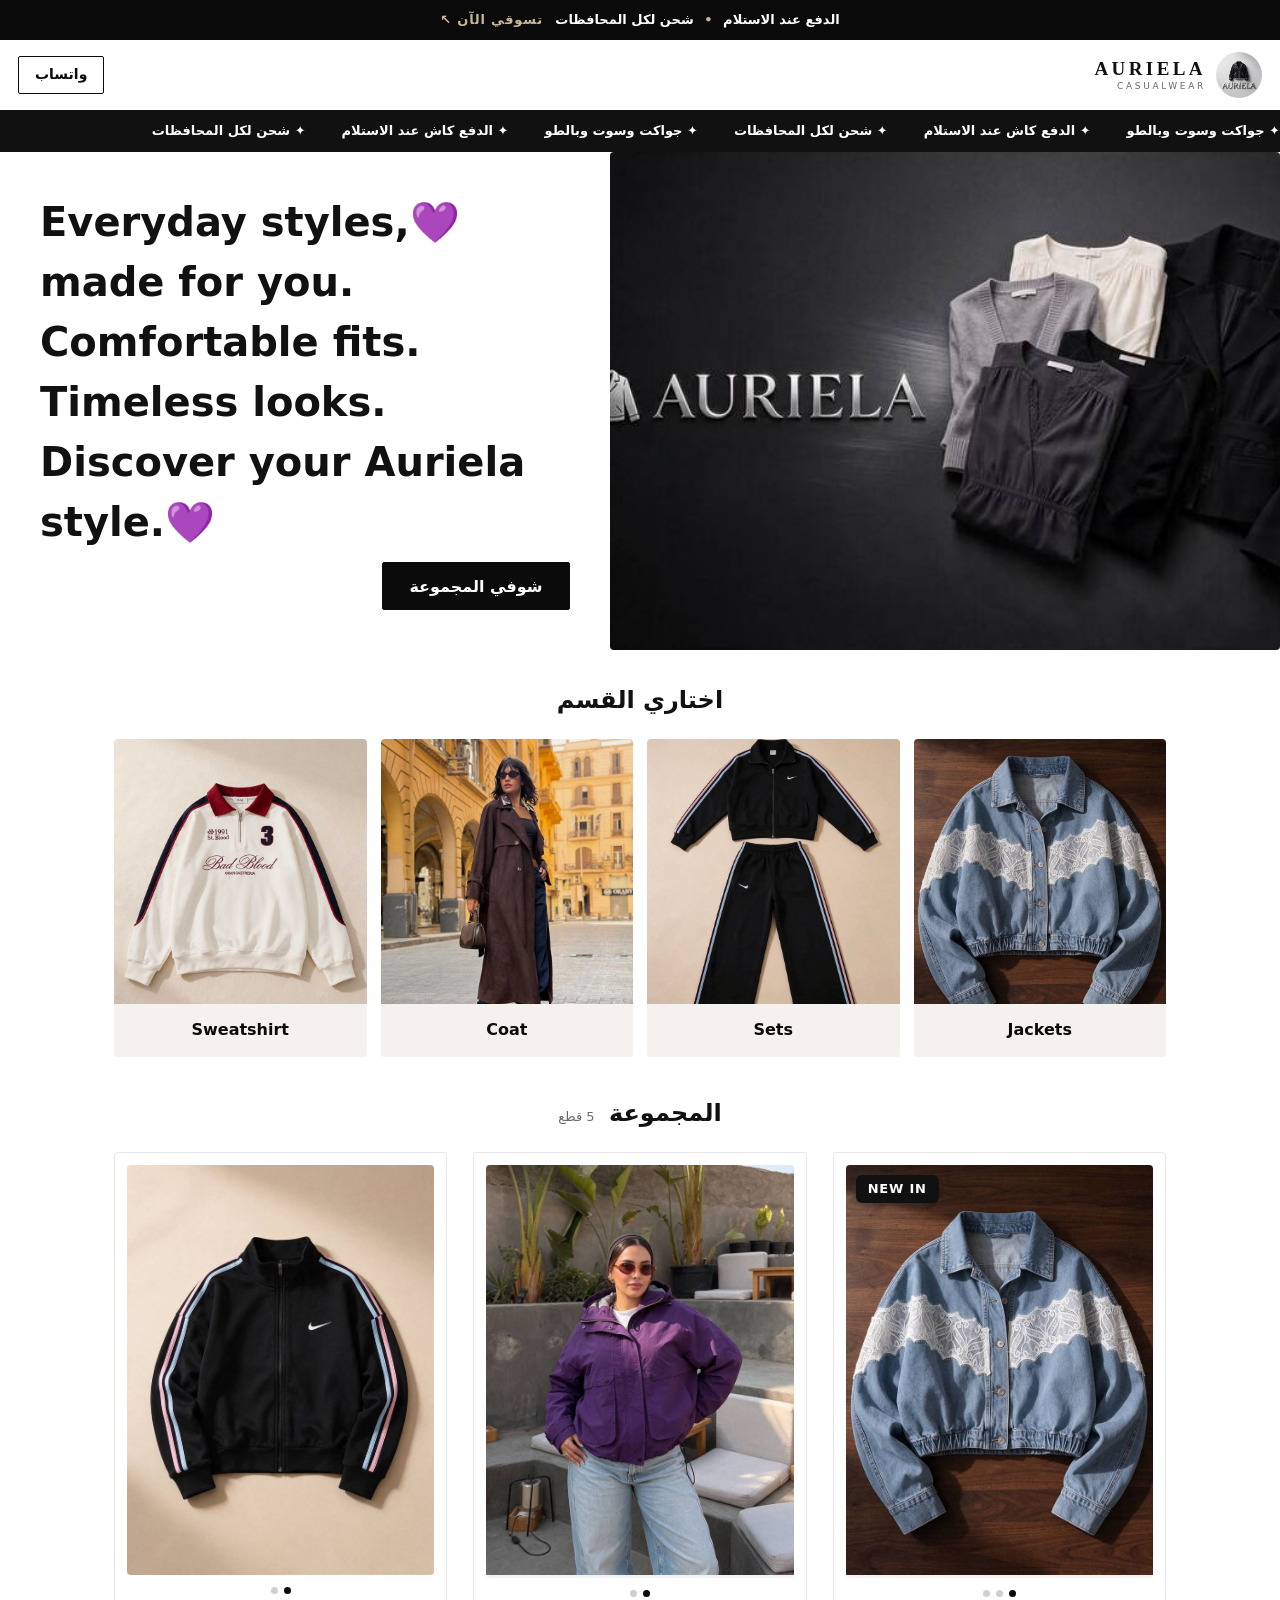
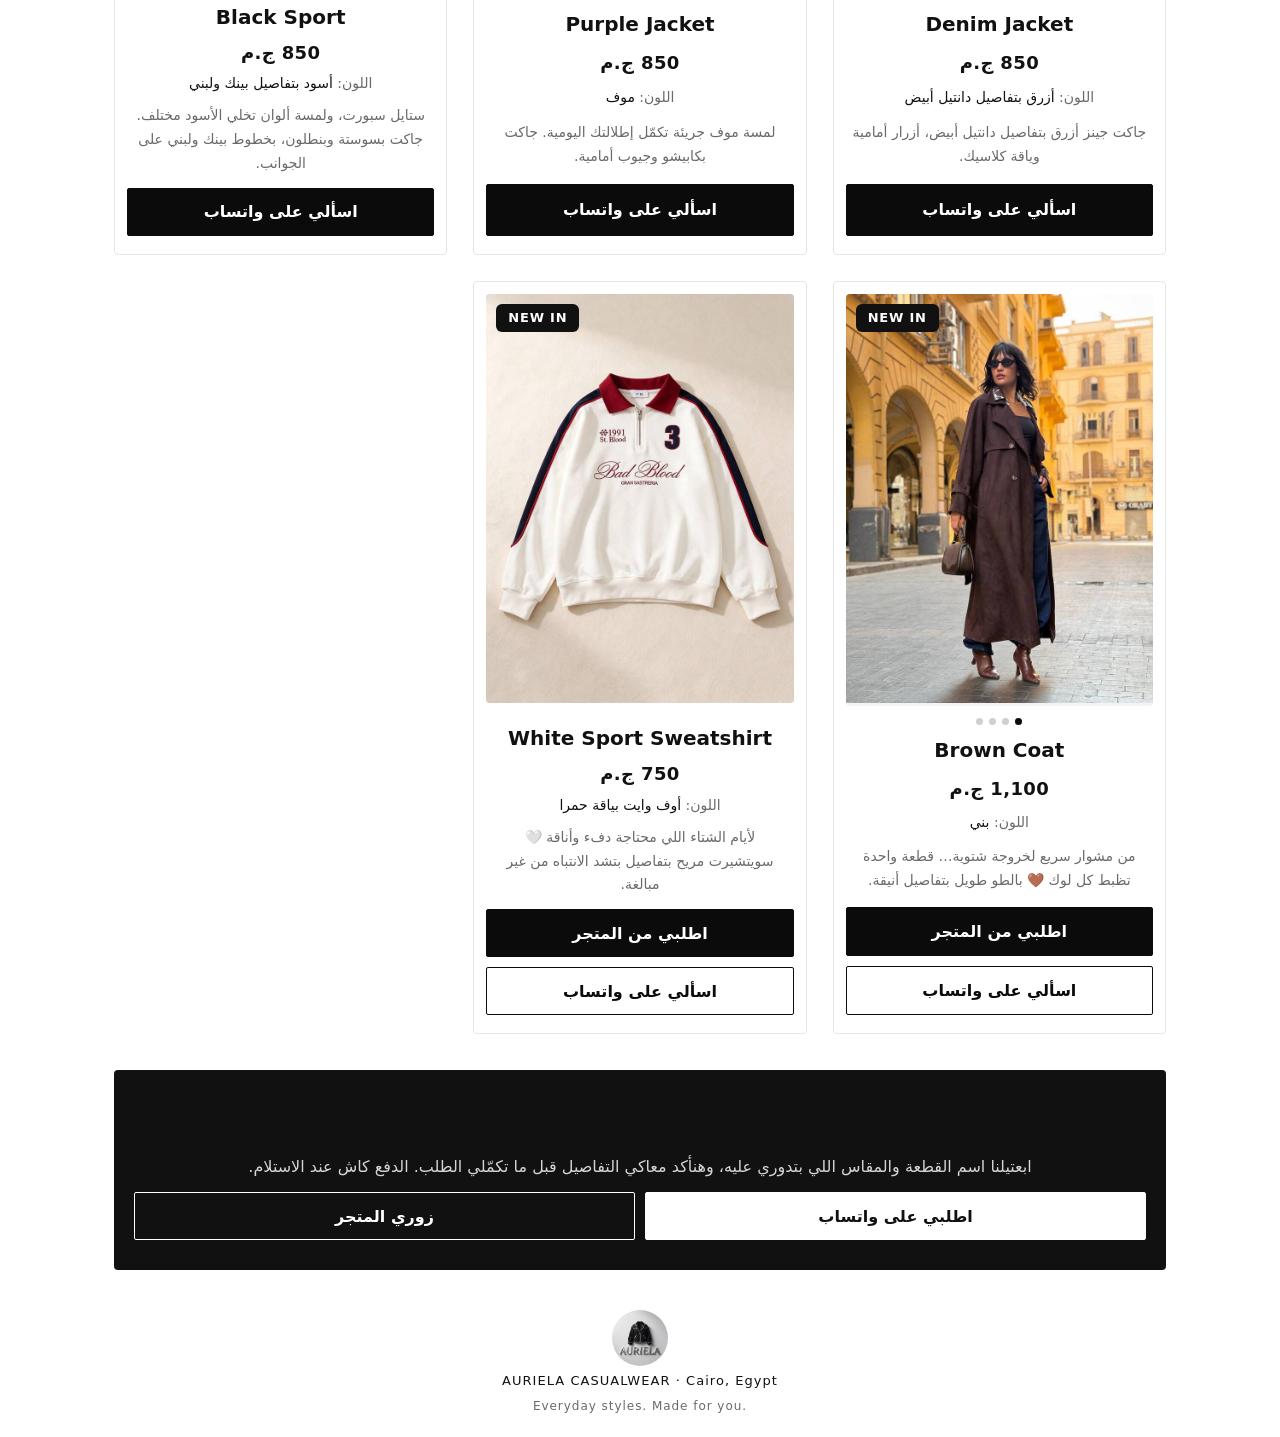
==== commit fc0952b1: "Modify hero section with English content Updated the hero section to include English text and improv" ====
--- a/index.html
+++ b/index.html
@@ -6,7 +6,7 @@
 <header class="hd"><a class="brand" href="#"><img src="3-logo.jpg" alt="Auriela"><span><b>AURIELA</b><small>CASUALWEAR</small></span></a>
 <a class="wa" href="https://wa.me/201066720687?text=%D8%A3%D9%87%D9%84%D8%A7%D9%8B%20Auriela" aria-label="واتساب">واتساب</a></header>
 <div class="strip"><span>✦ جواكت وسوت وبالطو</span><span>✦ الدفع كاش عند الاستلام</span><span>✦ شحن لكل المحافظات</span><span>✦ جواكت وسوت وبالطو</span><span>✦ الدفع كاش عند الاستلام</span><span>✦ شحن لكل المحافظات</span></div>
-<section class="hero"><img src="4-cover.jpg" alt="Auriela Casualwear"><div><p class="eyebrow">EVERYDAY STYLES. MADE FOR YOU.</p><h1>جواكت وسوت وبالطو<br>لستايلك كل يوم.</h1><p>جينز بتفاصيل دانتيل، موف جريء، أسود مختلف، وبالطو سويدي.</p><a class="btn" href="#collection">شوفي المجموعة</a></div></section>
+<section class="hero"><img src="4-cover.jpg" alt="Auriela Casualwear"><div><h1 dir="ltr">Everyday styles,💜 made for you.<br>Comfortable fits. Timeless looks.<br>Discover your Auriela style.💜</h1><a class="btn" href="#collection">شوفي المجموعة</a></div></section>
 <section class="sec"><h2>اختاري القسم</h2><div class="tiles"><a class="tile" href="#denim" ><img src="5-denim1.jpg" alt=""><b>Jackets</b></a><a class="tile" href="#black" ><img src="11-black2.jpg" alt=""><b>Sets</b></a><a class="tile" href="#coat" ><img src="13-coat2.jpg" alt=""><b>Coat</b></a><a class="tile" href="#sweat" ><img src="16-sweat1.jpg" alt=""><b>Sweatshirt</b></a></div></section>
 <section class="sec" id="collection"><h2>المجموعة <small>5 قطع</small></h2><div class="grid"><article class="card" id="denim"><div class="media"><div class="slides"><img src="5-denim1.jpg" alt="الجاكت الجينز" loading="lazy"><img src="6-denim2.jpg" alt="الجاكت الجينز" loading="lazy"><img src="7-denim3.jpg" alt="الجاكت الجينز" loading="lazy"></div><span class="badge">NEW IN</span></div><div class="dots"><i></i><i></i><i></i></div>
 <h3>Denim Jacket</h3><p class="price">850 ج.م</p><p class="color"><span>اللون:</span> أزرق بتفاصيل دانتيل أبيض</p><p class="desc">جاكت جينز أزرق بتفاصيل دانتيل أبيض، أزرار أمامية وياقة كلاسيك.</p><div class="acts"><a class="btn " href="https://wa.me/201066720687?text=%D8%A3%D9%87%D9%84%D8%A7%D9%8B%20Auriela%D8%8C%20%D9%85%D9%87%D8%AA%D9%85%D8%A9%20%D8%A8%D9%80%20%D8%A7%D9%84%D8%AC%D8%A7%D9%83%D8%AA%20%D8%A7%D9%84%D8%AC%D9%8A%D9%86%D8%B2%20%D8%A8%D8%B3%D8%B9%D8%B1%20850%20%D8%AC%D9%86%D9%8A%D9%87.%20%D9%85%D9%85%D9%83%D9%86%20%D8%A7%D9%84%D9%85%D9%82%D8%A7%D8%B3%D8%A7%D8%AA%20%D9%88%D8%A7%D9%84%D8%AA%D9%81%D8%A7%D8%B5%D9%8A%D9%84%D8%9F">اسألي على واتساب</a></div></article><article class="card" id="purple"><div class="media"><div class="slides"><img src="8-purple1.jpg" alt="الجاكت الموف" loading="lazy"><img src="9-purple2.jpg" alt="الجاكت الموف" loading="lazy"></div></div><div class="dots"><i></i><i></i></div>
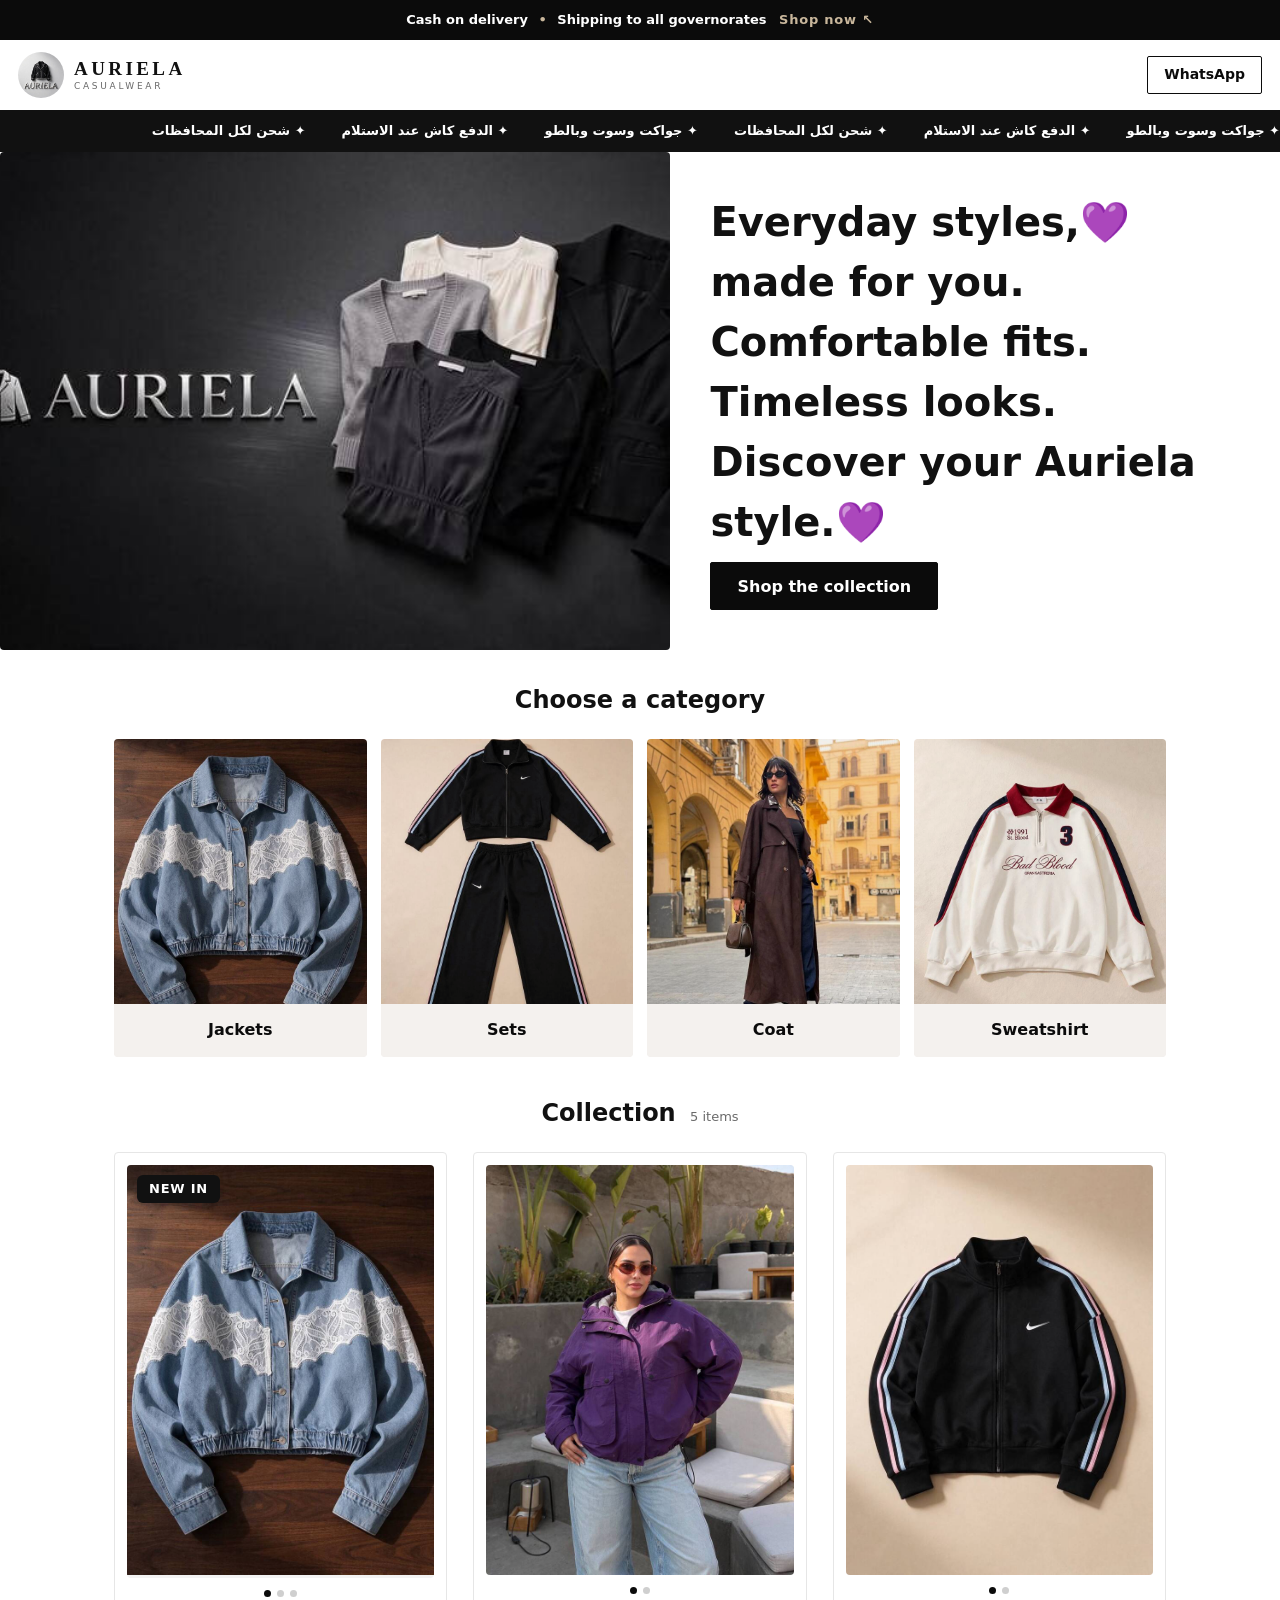
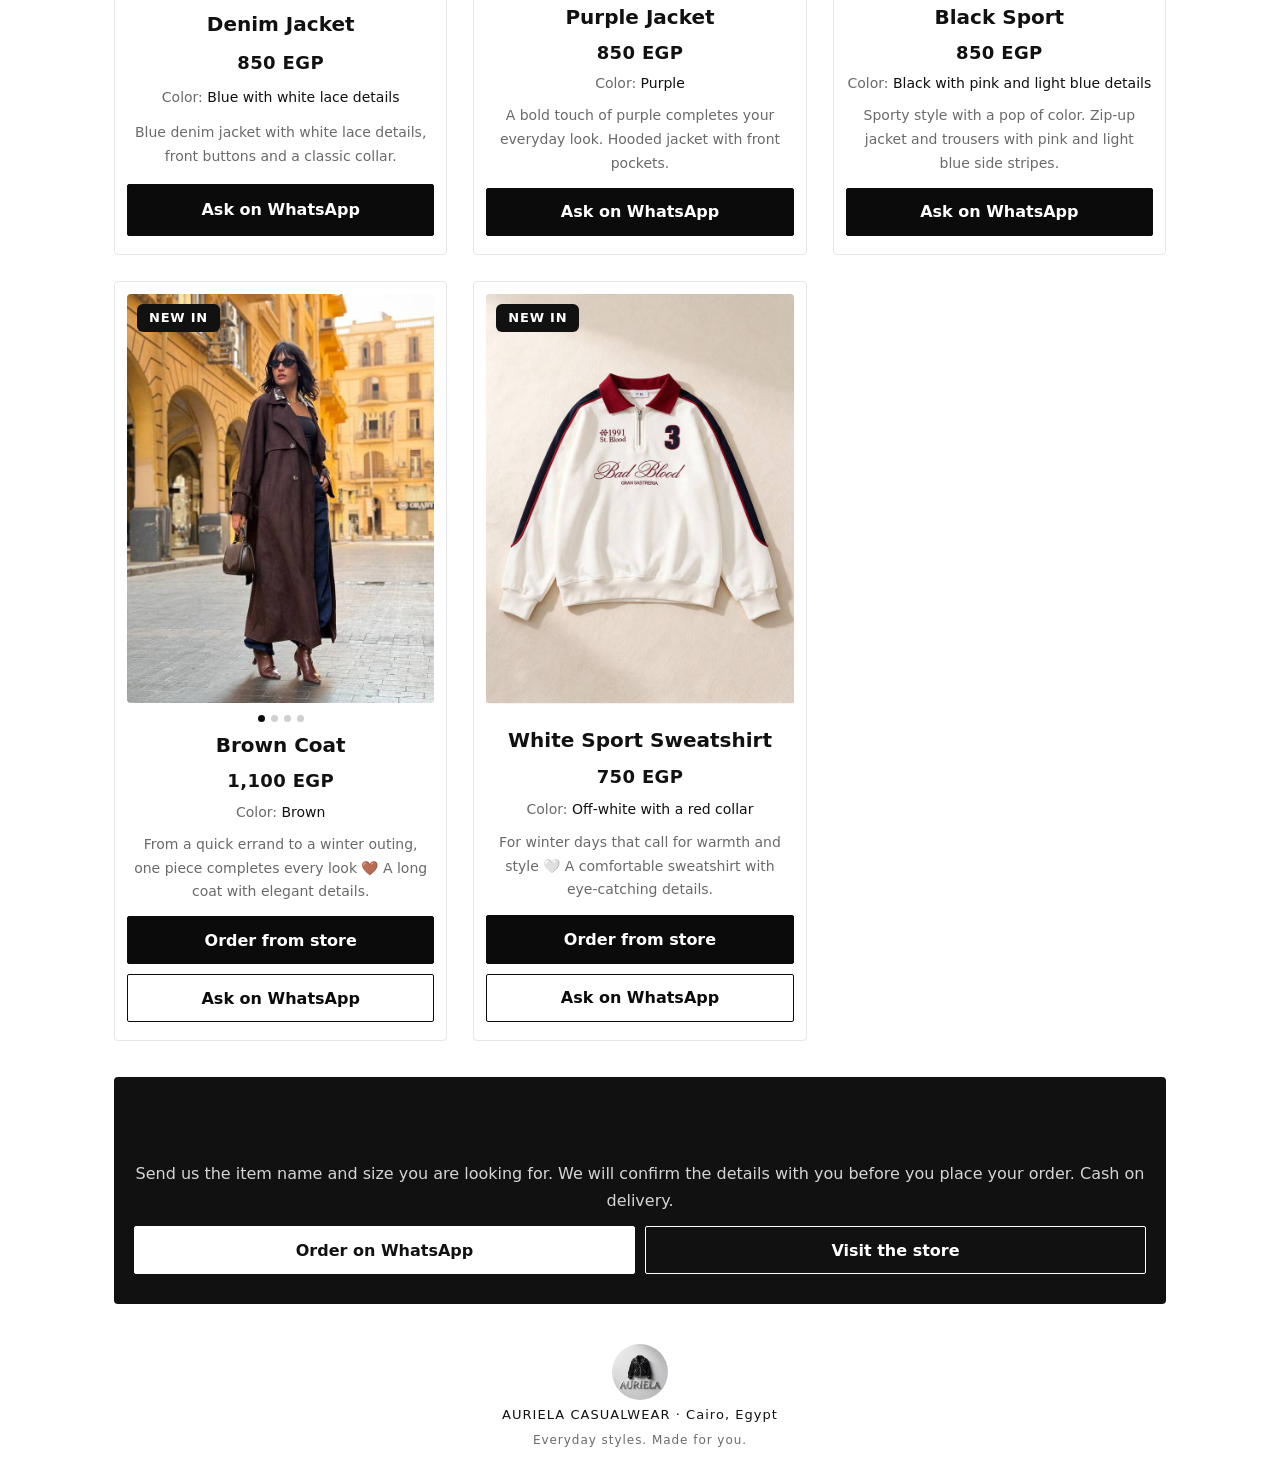
==== commit dd4bc5ed: "Translate site to English except Arabic ticker Updated the index.html file to change the language an" ====
--- a/index.html
+++ b/index.html
@@ -1,20 +1,20 @@
-<!DOCTYPE html><html lang="ar" dir="rtl"><head><meta charset="utf-8"><meta name="viewport" content="width=device-width,initial-scale=1">
-<title>Auriela Casualwear | جواكت وسوت وبالطو</title><meta name="description" content="جواكت وسوت وبالطو لستايلك كل يوم. الدفع عند الاستلام وشحن لكل المحافظات.">
+<!DOCTYPE html><html lang="en" dir="ltr"><head><meta charset="utf-8"><meta name="viewport" content="width=device-width,initial-scale=1">
+<title>Auriela Casualwear | Jackets, Sets & Coats</title><meta name="description" content="Jackets, sets and coats for your everyday style. Cash on delivery and shipping to all governorates.">
 <meta property="og:image" content="4-cover.jpg"><link rel="icon" href="3-logo.jpg">
 <link rel="stylesheet" href="2-style.css"></head><body>
-<div class="top">الدفع عند الاستلام <i>•</i> شحن لكل المحافظات <a href="#collection">تسوقي الآن ↖</a></div>
+<div class="top">Cash on delivery <i>•</i> Shipping to all governorates <a href="#collection">Shop now ↖</a></div>
 <header class="hd"><a class="brand" href="#"><img src="3-logo.jpg" alt="Auriela"><span><b>AURIELA</b><small>CASUALWEAR</small></span></a>
-<a class="wa" href="https://wa.me/201066720687?text=%D8%A3%D9%87%D9%84%D8%A7%D9%8B%20Auriela" aria-label="واتساب">واتساب</a></header>
-<div class="strip"><span>✦ جواكت وسوت وبالطو</span><span>✦ الدفع كاش عند الاستلام</span><span>✦ شحن لكل المحافظات</span><span>✦ جواكت وسوت وبالطو</span><span>✦ الدفع كاش عند الاستلام</span><span>✦ شحن لكل المحافظات</span></div>
-<section class="hero"><img src="4-cover.jpg" alt="Auriela Casualwear"><div><h1 dir="ltr">Everyday styles,💜 made for you.<br>Comfortable fits. Timeless looks.<br>Discover your Auriela style.💜</h1><a class="btn" href="#collection">شوفي المجموعة</a></div></section>
-<section class="sec"><h2>اختاري القسم</h2><div class="tiles"><a class="tile" href="#denim" ><img src="5-denim1.jpg" alt=""><b>Jackets</b></a><a class="tile" href="#black" ><img src="11-black2.jpg" alt=""><b>Sets</b></a><a class="tile" href="#coat" ><img src="13-coat2.jpg" alt=""><b>Coat</b></a><a class="tile" href="#sweat" ><img src="16-sweat1.jpg" alt=""><b>Sweatshirt</b></a></div></section>
-<section class="sec" id="collection"><h2>المجموعة <small>5 قطع</small></h2><div class="grid"><article class="card" id="denim"><div class="media"><div class="slides"><img src="5-denim1.jpg" alt="الجاكت الجينز" loading="lazy"><img src="6-denim2.jpg" alt="الجاكت الجينز" loading="lazy"><img src="7-denim3.jpg" alt="الجاكت الجينز" loading="lazy"></div><span class="badge">NEW IN</span></div><div class="dots"><i></i><i></i><i></i></div>
-<h3>Denim Jacket</h3><p class="price">850 ج.م</p><p class="color"><span>اللون:</span> أزرق بتفاصيل دانتيل أبيض</p><p class="desc">جاكت جينز أزرق بتفاصيل دانتيل أبيض، أزرار أمامية وياقة كلاسيك.</p><div class="acts"><a class="btn " href="https://wa.me/201066720687?text=%D8%A3%D9%87%D9%84%D8%A7%D9%8B%20Auriela%D8%8C%20%D9%85%D9%87%D8%AA%D9%85%D8%A9%20%D8%A8%D9%80%20%D8%A7%D9%84%D8%AC%D8%A7%D9%83%D8%AA%20%D8%A7%D9%84%D8%AC%D9%8A%D9%86%D8%B2%20%D8%A8%D8%B3%D8%B9%D8%B1%20850%20%D8%AC%D9%86%D9%8A%D9%87.%20%D9%85%D9%85%D9%83%D9%86%20%D8%A7%D9%84%D9%85%D9%82%D8%A7%D8%B3%D8%A7%D8%AA%20%D9%88%D8%A7%D9%84%D8%AA%D9%81%D8%A7%D8%B5%D9%8A%D9%84%D8%9F">اسألي على واتساب</a></div></article><article class="card" id="purple"><div class="media"><div class="slides"><img src="8-purple1.jpg" alt="الجاكت الموف" loading="lazy"><img src="9-purple2.jpg" alt="الجاكت الموف" loading="lazy"></div></div><div class="dots"><i></i><i></i></div>
-<h3>Purple Jacket</h3><p class="price">850 ج.م</p><p class="color"><span>اللون:</span> موف</p><p class="desc">لمسة موف جريئة تكمّل إطلالتك اليومية. جاكت بكابيشو وجيوب أمامية.</p><div class="acts"><a class="btn " href="https://wa.me/201066720687?text=%D8%A3%D9%87%D9%84%D8%A7%D9%8B%20Auriela%D8%8C%20%D9%85%D9%87%D8%AA%D9%85%D8%A9%20%D8%A8%D9%80%20%D8%A7%D9%84%D8%AC%D8%A7%D9%83%D8%AA%20%D8%A7%D9%84%D9%85%D9%88%D9%81%20%D8%A8%D8%B3%D8%B9%D8%B1%20850%20%D8%AC%D9%86%D9%8A%D9%87.%20%D9%85%D9%85%D9%83%D9%86%20%D8%A7%D9%84%D9%85%D9%82%D8%A7%D8%B3%D8%A7%D8%AA%20%D9%88%D8%A7%D9%84%D8%AA%D9%81%D8%A7%D8%B5%D9%8A%D9%84%D8%9F">اسألي على واتساب</a></div></article><article class="card" id="black"><div class="media"><div class="slides"><img src="10-black1.jpg" alt="السوت الأسود" loading="lazy"><img src="11-black2.jpg" alt="السوت الأسود" loading="lazy"></div></div><div class="dots"><i></i><i></i></div>
-<h3>Black Sport</h3><p class="price">850 ج.م</p><p class="color"><span>اللون:</span> أسود بتفاصيل بينك ولبني</p><p class="desc">ستايل سبورت، ولمسة ألوان تخلي الأسود مختلف. جاكت بسوستة وبنطلون، بخطوط بينك ولبني على الجوانب.</p><div class="acts"><a class="btn " href="https://wa.me/201066720687?text=%D8%A3%D9%87%D9%84%D8%A7%D9%8B%20Auriela%D8%8C%20%D9%85%D9%87%D8%AA%D9%85%D8%A9%20%D8%A8%D9%80%20%D8%A7%D9%84%D8%B3%D9%88%D8%AA%20%D8%A7%D9%84%D8%A3%D8%B3%D9%88%D8%AF%20%D8%A8%D8%B3%D8%B9%D8%B1%20850%20%D8%AC%D9%86%D9%8A%D9%87.%20%D9%85%D9%85%D9%83%D9%86%20%D8%A7%D9%84%D9%85%D9%82%D8%A7%D8%B3%D8%A7%D8%AA%20%D9%88%D8%A7%D9%84%D8%AA%D9%81%D8%A7%D8%B5%D9%8A%D9%84%D8%9F">اسألي على واتساب</a></div></article><article class="card" id="coat"><div class="media"><div class="slides"><img src="13-coat2.jpg" alt="بالطو سويدي" loading="lazy"><img src="12-coat1.jpg" alt="بالطو سويدي" loading="lazy"><img src="14-coat3.jpg" alt="بالطو سويدي" loading="lazy"><img src="15-coat4.jpg" alt="بالطو سويدي" loading="lazy"></div><span class="badge">NEW IN</span></div><div class="dots"><i></i><i></i><i></i><i></i></div>
-<h3>Brown Coat</h3><p class="price">1,100 ج.م</p><p class="color"><span>اللون:</span> بني</p><p class="desc">من مشوار سريع لخروجة شتوية… قطعة واحدة تظبط كل لوك 🤎 بالطو طويل بتفاصيل أنيقة.</p><div class="acts"><a class="btn" href="https://rjedcz-8e.myshopify.com/products/brown-coat">اطلبي من المتجر</a><a class="btn ghost" href="https://wa.me/201066720687?text=%D8%A3%D9%87%D9%84%D8%A7%D9%8B%20Auriela%D8%8C%20%D9%85%D9%87%D8%AA%D9%85%D8%A9%20%D8%A8%D9%80%20%D8%A8%D8%A7%D9%84%D8%B7%D9%88%20%D8%B3%D9%88%D9%8A%D8%AF%D9%8A%20%D8%A8%D8%B3%D8%B9%D8%B1%201100%20%D8%AC%D9%86%D9%8A%D9%87.%20%D9%85%D9%85%D9%83%D9%86%20%D8%A7%D9%84%D9%85%D9%82%D8%A7%D8%B3%D8%A7%D8%AA%20%D9%88%D8%A7%D9%84%D8%AA%D9%81%D8%A7%D8%B5%D9%8A%D9%84%D8%9F">اسألي على واتساب</a></div></article><article class="card" id="sweat"><div class="media"><div class="slides"><img src="16-sweat1.jpg" alt="سبورت سويت شيرت ابيض" loading="lazy"></div><span class="badge">NEW IN</span></div><div class="dots"></div>
-<h3>White Sport Sweatshirt</h3><p class="price">750 ج.م</p><p class="color"><span>اللون:</span> أوف وايت بياقة حمرا</p><p class="desc">لأيام الشتاء اللي محتاجة دفء وأناقة 🤍 سويتشيرت مريح بتفاصيل بتشد الانتباه من غير مبالغة.</p><div class="acts"><a class="btn" href="https://rjedcz-8e.myshopify.com/products/sport-t-shirt">اطلبي من المتجر</a><a class="btn ghost" href="https://wa.me/201066720687?text=%D8%A3%D9%87%D9%84%D8%A7%D9%8B%20Auriela%D8%8C%20%D9%85%D9%87%D8%AA%D9%85%D8%A9%20%D8%A8%D9%80%20%D8%B3%D8%A8%D9%88%D8%B1%D8%AA%20%D8%B3%D9%88%D9%8A%D8%AA%20%D8%B4%D9%8A%D8%B1%D8%AA%20%D8%A7%D8%A8%D9%8A%D8%B6%20%D8%A8%D8%B3%D8%B9%D8%B1%20750%20%D8%AC%D9%86%D9%8A%D9%87.%20%D9%85%D9%85%D9%83%D9%86%20%D8%A7%D9%84%D9%85%D9%82%D8%A7%D8%B3%D8%A7%D8%AA%20%D9%88%D8%A7%D9%84%D8%AA%D9%81%D8%A7%D8%B5%D9%8A%D9%84%D8%9F">اسألي على واتساب</a></div></article></div></section>
-<section class="sec"><div class="cta"><h2>عجبك موديل؟ ابعتي لنا.</h2><p>ابعتيلنا اسم القطعة والمقاس اللي بتدوري عليه، وهنأكد معاكي التفاصيل قبل ما تكمّلي الطلب. الدفع كاش عند الاستلام.</p><div class="acts"><a class="btn light" href="https://wa.me/201066720687?text=%D8%A3%D9%87%D9%84%D8%A7%D9%8B%20Auriela%D8%8C%20%D8%B9%D8%A7%D9%8A%D8%B2%D8%A9%20%D8%A3%D8%B7%D9%84%D8%A8.">اطلبي على واتساب</a><a class="btn outline" href="https://rjedcz-8e.myshopify.com">زوري المتجر</a></div></div></section>
+<a class="wa" href="https://wa.me/201066720687?text=Hi%20Auriela" aria-label="WhatsApp">WhatsApp</a></header>
+<div class="strip" lang="ar" dir="rtl"><span>✦ جواكت وسوت وبالطو</span><span>✦ الدفع كاش عند الاستلام</span><span>✦ شحن لكل المحافظات</span><span>✦ جواكت وسوت وبالطو</span><span>✦ الدفع كاش عند الاستلام</span><span>✦ شحن لكل المحافظات</span></div>
+<section class="hero"><img src="4-cover.jpg" alt="Auriela Casualwear"><div><h1 dir="ltr">Everyday styles,💜 made for you.<br>Comfortable fits. Timeless looks.<br>Discover your Auriela style.💜</h1><a class="btn" href="#collection">Shop the collection</a></div></section>
+<section class="sec"><h2>Choose a category</h2><div class="tiles"><a class="tile" href="#denim" ><img src="5-denim1.jpg" alt=""><b>Jackets</b></a><a class="tile" href="#black" ><img src="11-black2.jpg" alt=""><b>Sets</b></a><a class="tile" href="#coat" ><img src="13-coat2.jpg" alt=""><b>Coat</b></a><a class="tile" href="#sweat" ><img src="16-sweat1.jpg" alt=""><b>Sweatshirt</b></a></div></section>
+<section class="sec" id="collection"><h2>Collection <small>5 items</small></h2><div class="grid"><article class="card" id="denim"><div class="media"><div class="slides"><img src="5-denim1.jpg" alt="Denim jacket" loading="lazy"><img src="6-denim2.jpg" alt="Denim jacket" loading="lazy"><img src="7-denim3.jpg" alt="Denim jacket" loading="lazy"></div><span class="badge">NEW IN</span></div><div class="dots"><i></i><i></i><i></i></div>
+<h3>Denim Jacket</h3><p class="price">850 EGP</p><p class="color"><span>Color:</span> Blue with white lace details</p><p class="desc">Blue denim jacket with white lace details, front buttons and a classic collar.</p><div class="acts"><a class="btn " href="https://wa.me/201066720687?text=Hi%20Auriela%2C%20I%27m%20interested%20in%20the%20Denim%20Jacket%20for%20EGP%20850.%20Could%20you%20share%20the%20available%20sizes%20and%20details%3F">Ask on WhatsApp</a></div></article><article class="card" id="purple"><div class="media"><div class="slides"><img src="8-purple1.jpg" alt="Purple jacket" loading="lazy"><img src="9-purple2.jpg" alt="Purple jacket" loading="lazy"></div></div><div class="dots"><i></i><i></i></div>
+<h3>Purple Jacket</h3><p class="price">850 EGP</p><p class="color"><span>Color:</span> Purple</p><p class="desc">A bold touch of purple completes your everyday look. Hooded jacket with front pockets.</p><div class="acts"><a class="btn " href="https://wa.me/201066720687?text=Hi%20Auriela%2C%20I%27m%20interested%20in%20the%20Purple%20Jacket%20for%20EGP%20850.%20Could%20you%20share%20the%20available%20sizes%20and%20details%3F">Ask on WhatsApp</a></div></article><article class="card" id="black"><div class="media"><div class="slides"><img src="10-black1.jpg" alt="Black sports set" loading="lazy"><img src="11-black2.jpg" alt="Black sports set" loading="lazy"></div></div><div class="dots"><i></i><i></i></div>
+<h3>Black Sport</h3><p class="price">850 EGP</p><p class="color"><span>Color:</span> Black with pink and light blue details</p><p class="desc">Sporty style with a pop of color. Zip-up jacket and trousers with pink and light blue side stripes.</p><div class="acts"><a class="btn " href="https://wa.me/201066720687?text=Hi%20Auriela%2C%20I%27m%20interested%20in%20the%20Black%20Sport%20Set%20for%20EGP%20850.%20Could%20you%20share%20the%20available%20sizes%20and%20details%3F">Ask on WhatsApp</a></div></article><article class="card" id="coat"><div class="media"><div class="slides"><img src="13-coat2.jpg" alt="Brown suede coat" loading="lazy"><img src="12-coat1.jpg" alt="Brown suede coat" loading="lazy"><img src="14-coat3.jpg" alt="Brown suede coat" loading="lazy"><img src="15-coat4.jpg" alt="Brown suede coat" loading="lazy"></div><span class="badge">NEW IN</span></div><div class="dots"><i></i><i></i><i></i><i></i></div>
+<h3>Brown Coat</h3><p class="price">1,100 EGP</p><p class="color"><span>Color:</span> Brown</p><p class="desc">From a quick errand to a winter outing, one piece completes every look 🤎 A long coat with elegant details.</p><div class="acts"><a class="btn" href="https://rjedcz-8e.myshopify.com/products/brown-coat">Order from store</a><a class="btn ghost" href="https://wa.me/201066720687?text=Hi%20Auriela%2C%20I%27m%20interested%20in%20the%20Brown%20Coat%20for%20EGP%201100.%20Could%20you%20share%20the%20available%20sizes%20and%20details%3F">Ask on WhatsApp</a></div></article><article class="card" id="sweat"><div class="media"><div class="slides"><img src="16-sweat1.jpg" alt="White sports sweatshirt" loading="lazy"></div><span class="badge">NEW IN</span></div><div class="dots"></div>
+<h3>White Sport Sweatshirt</h3><p class="price">750 EGP</p><p class="color"><span>Color:</span> Off-white with a red collar</p><p class="desc">For winter days that call for warmth and style 🤍 A comfortable sweatshirt with eye-catching details.</p><div class="acts"><a class="btn" href="https://rjedcz-8e.myshopify.com/products/sport-t-shirt">Order from store</a><a class="btn ghost" href="https://wa.me/201066720687?text=Hi%20Auriela%2C%20I%27m%20interested%20in%20the%20White%20Sport%20Sweatshirt%20for%20EGP%20750.%20Could%20you%20share%20the%20available%20sizes%20and%20details%3F">Ask on WhatsApp</a></div></article></div></section>
+<section class="sec"><div class="cta"><h2>Like a style? Message us.</h2><p>Send us the item name and size you are looking for. We will confirm the details with you before you place your order. Cash on delivery.</p><div class="acts"><a class="btn light" href="https://wa.me/201066720687?text=Hi%20Auriela%2C%20I%27d%20like%20to%20place%20an%20order.">Order on WhatsApp</a><a class="btn outline" href="https://rjedcz-8e.myshopify.com">Visit the store</a></div></div></section>
 <footer class="ft"><img src="3-logo.jpg" alt=""><p>AURIELA CASUALWEAR · Cairo, Egypt</p><p class="s">Everyday styles. Made for you.</p></footer>
-<nav class="bn"><a href="#">الرئيسية</a><a href="#collection">المنتجات</a><a href="https://rjedcz-8e.myshopify.com">المتجر</a><a href="https://wa.me/201066720687?text=%D8%A3%D9%87%D9%84%D8%A7%D9%8B%20Auriela">واتساب</a></nav>
+<nav class="bn"><a href="#">Home</a><a href="#collection">Products</a><a href="https://rjedcz-8e.myshopify.com">Store</a><a href="https://wa.me/201066720687?text=Hi%20Auriela">WhatsApp</a></nav>
 </body></html>
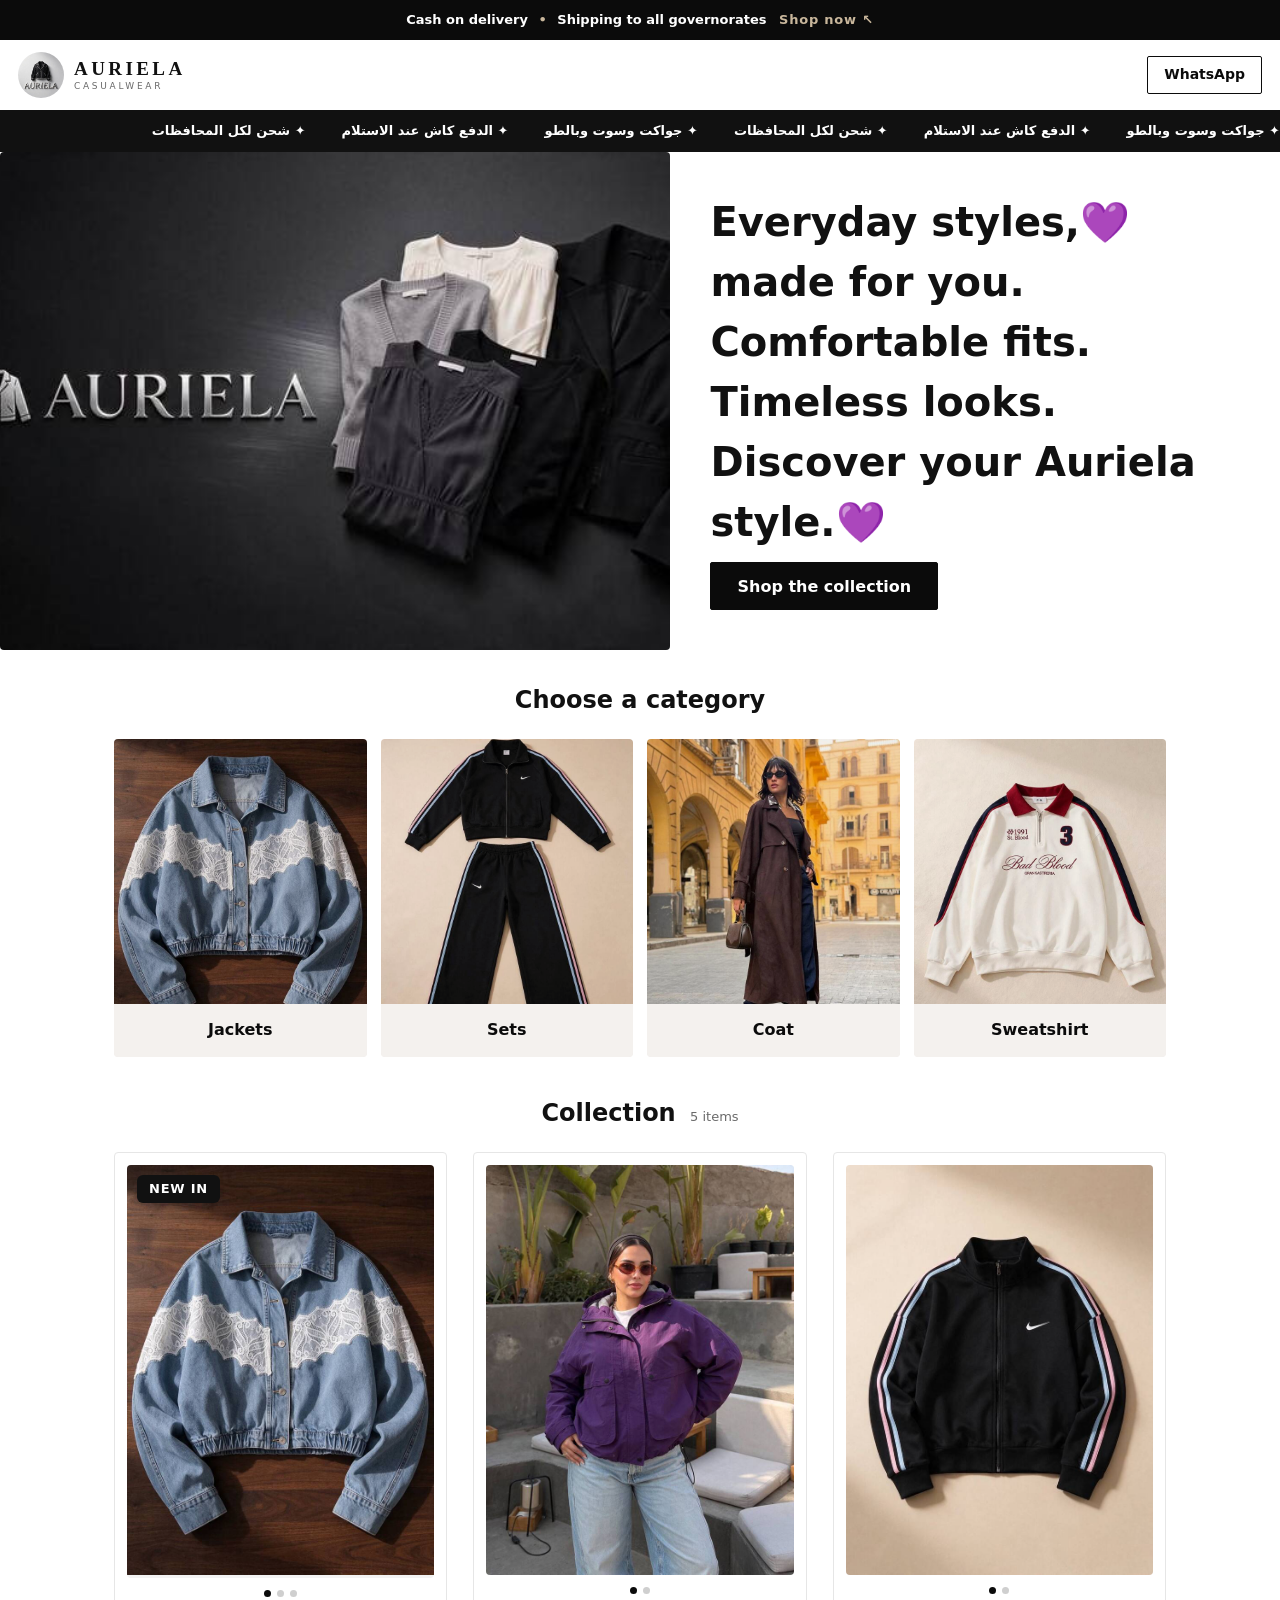
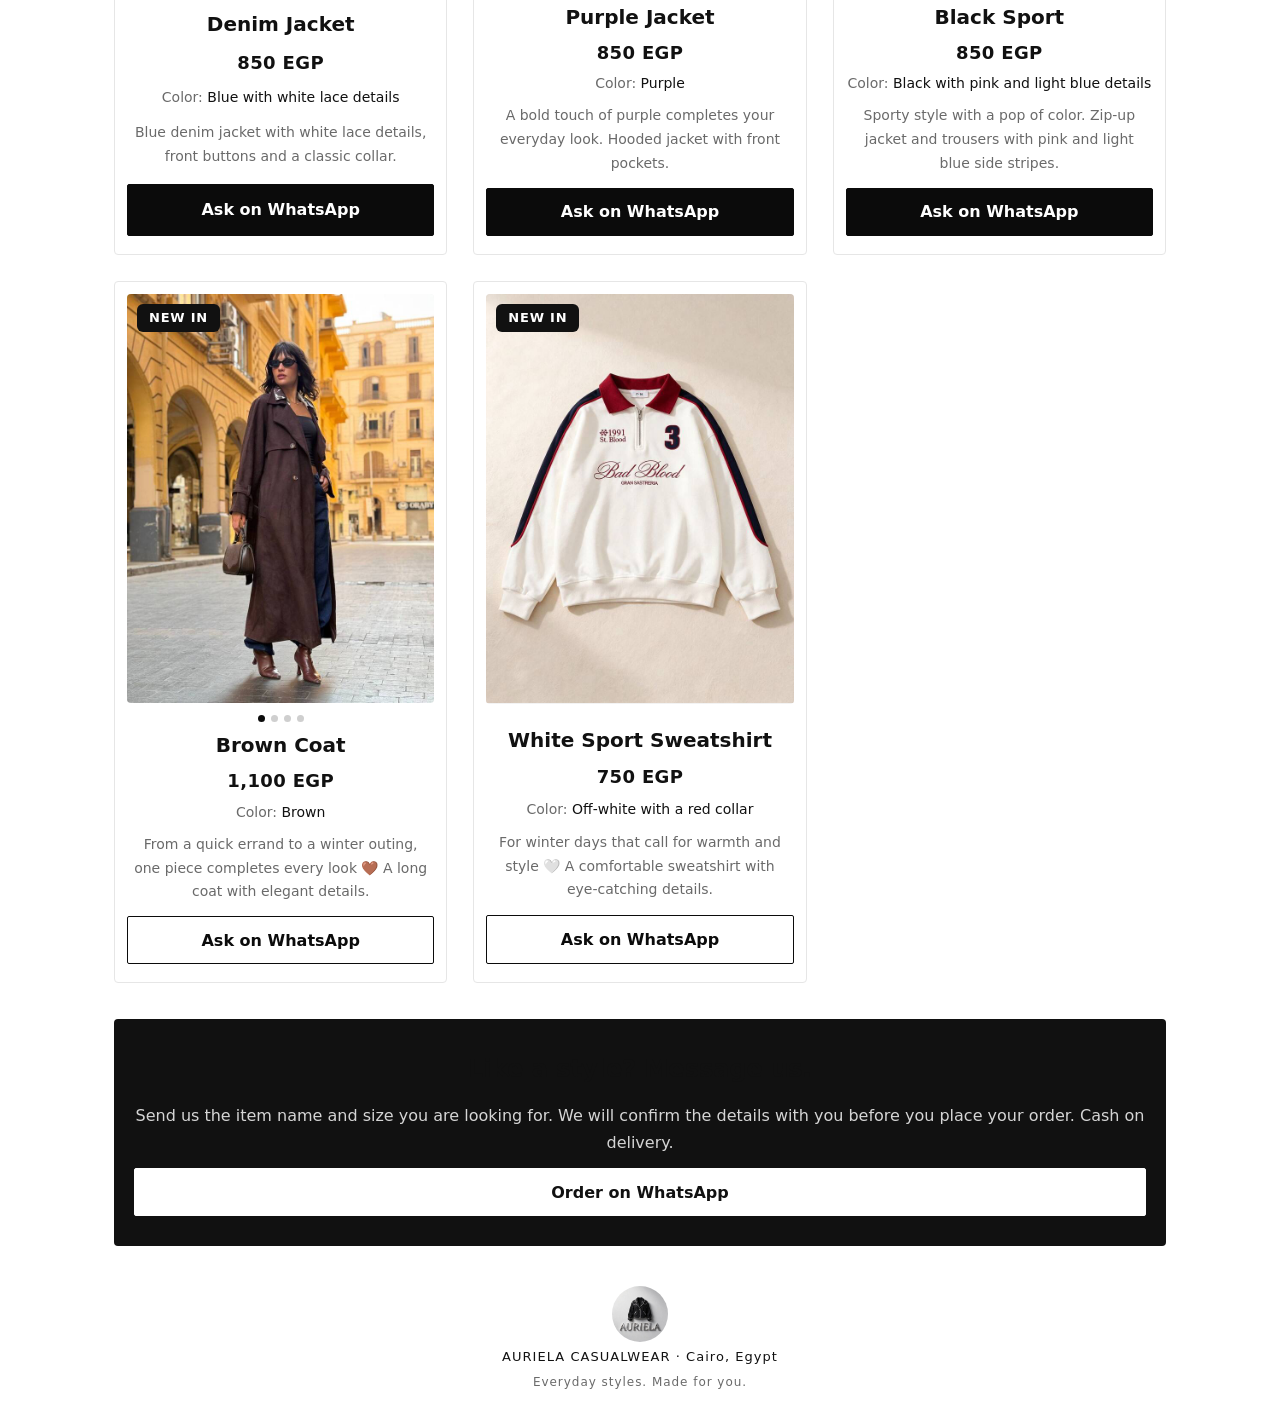
==== commit eedeb69e: "Remove store links, smaller hero text" ====
--- a/index.html
+++ b/index.html
@@ -12,9 +12,9 @@
 <h3>Denim Jacket</h3><p class="price">850 EGP</p><p class="color"><span>Color:</span> Blue with white lace details</p><p class="desc">Blue denim jacket with white lace details, front buttons and a classic collar.</p><div class="acts"><a class="btn " href="https://wa.me/201066720687?text=Hi%20Auriela%2C%20I%27m%20interested%20in%20the%20Denim%20Jacket%20for%20EGP%20850.%20Could%20you%20share%20the%20available%20sizes%20and%20details%3F">Ask on WhatsApp</a></div></article><article class="card" id="purple"><div class="media"><div class="slides"><img src="8-purple1.jpg" alt="Purple jacket" loading="lazy"><img src="9-purple2.jpg" alt="Purple jacket" loading="lazy"></div></div><div class="dots"><i></i><i></i></div>
 <h3>Purple Jacket</h3><p class="price">850 EGP</p><p class="color"><span>Color:</span> Purple</p><p class="desc">A bold touch of purple completes your everyday look. Hooded jacket with front pockets.</p><div class="acts"><a class="btn " href="https://wa.me/201066720687?text=Hi%20Auriela%2C%20I%27m%20interested%20in%20the%20Purple%20Jacket%20for%20EGP%20850.%20Could%20you%20share%20the%20available%20sizes%20and%20details%3F">Ask on WhatsApp</a></div></article><article class="card" id="black"><div class="media"><div class="slides"><img src="10-black1.jpg" alt="Black sports set" loading="lazy"><img src="11-black2.jpg" alt="Black sports set" loading="lazy"></div></div><div class="dots"><i></i><i></i></div>
 <h3>Black Sport</h3><p class="price">850 EGP</p><p class="color"><span>Color:</span> Black with pink and light blue details</p><p class="desc">Sporty style with a pop of color. Zip-up jacket and trousers with pink and light blue side stripes.</p><div class="acts"><a class="btn " href="https://wa.me/201066720687?text=Hi%20Auriela%2C%20I%27m%20interested%20in%20the%20Black%20Sport%20Set%20for%20EGP%20850.%20Could%20you%20share%20the%20available%20sizes%20and%20details%3F">Ask on WhatsApp</a></div></article><article class="card" id="coat"><div class="media"><div class="slides"><img src="13-coat2.jpg" alt="Brown suede coat" loading="lazy"><img src="12-coat1.jpg" alt="Brown suede coat" loading="lazy"><img src="14-coat3.jpg" alt="Brown suede coat" loading="lazy"><img src="15-coat4.jpg" alt="Brown suede coat" loading="lazy"></div><span class="badge">NEW IN</span></div><div class="dots"><i></i><i></i><i></i><i></i></div>
-<h3>Brown Coat</h3><p class="price">1,100 EGP</p><p class="color"><span>Color:</span> Brown</p><p class="desc">From a quick errand to a winter outing, one piece completes every look 🤎 A long coat with elegant details.</p><div class="acts"><a class="btn" href="https://rjedcz-8e.myshopify.com/products/brown-coat">Order from store</a><a class="btn ghost" href="https://wa.me/201066720687?text=Hi%20Auriela%2C%20I%27m%20interested%20in%20the%20Brown%20Coat%20for%20EGP%201100.%20Could%20you%20share%20the%20available%20sizes%20and%20details%3F">Ask on WhatsApp</a></div></article><article class="card" id="sweat"><div class="media"><div class="slides"><img src="16-sweat1.jpg" alt="White sports sweatshirt" loading="lazy"></div><span class="badge">NEW IN</span></div><div class="dots"></div>
-<h3>White Sport Sweatshirt</h3><p class="price">750 EGP</p><p class="color"><span>Color:</span> Off-white with a red collar</p><p class="desc">For winter days that call for warmth and style 🤍 A comfortable sweatshirt with eye-catching details.</p><div class="acts"><a class="btn" href="https://rjedcz-8e.myshopify.com/products/sport-t-shirt">Order from store</a><a class="btn ghost" href="https://wa.me/201066720687?text=Hi%20Auriela%2C%20I%27m%20interested%20in%20the%20White%20Sport%20Sweatshirt%20for%20EGP%20750.%20Could%20you%20share%20the%20available%20sizes%20and%20details%3F">Ask on WhatsApp</a></div></article></div></section>
-<section class="sec"><div class="cta"><h2>Like a style? Message us.</h2><p>Send us the item name and size you are looking for. We will confirm the details with you before you place your order. Cash on delivery.</p><div class="acts"><a class="btn light" href="https://wa.me/201066720687?text=Hi%20Auriela%2C%20I%27d%20like%20to%20place%20an%20order.">Order on WhatsApp</a><a class="btn outline" href="https://rjedcz-8e.myshopify.com">Visit the store</a></div></div></section>
+<h3>Brown Coat</h3><p class="price">1,100 EGP</p><p class="color"><span>Color:</span> Brown</p><p class="desc">From a quick errand to a winter outing, one piece completes every look 🤎 A long coat with elegant details.</p><div class="acts"><a class="btn ghost" href="https://wa.me/201066720687?text=Hi%20Auriela%2C%20I%27m%20interested%20in%20the%20Brown%20Coat%20for%20EGP%201100.%20Could%20you%20share%20the%20available%20sizes%20and%20details%3F">Ask on WhatsApp</a></div></article><article class="card" id="sweat"><div class="media"><div class="slides"><img src="16-sweat1.jpg" alt="White sports sweatshirt" loading="lazy"></div><span class="badge">NEW IN</span></div><div class="dots"></div>
+<h3>White Sport Sweatshirt</h3><p class="price">750 EGP</p><p class="color"><span>Color:</span> Off-white with a red collar</p><p class="desc">For winter days that call for warmth and style 🤍 A comfortable sweatshirt with eye-catching details.</p><div class="acts"><a class="btn ghost" href="https://wa.me/201066720687?text=Hi%20Auriela%2C%20I%27m%20interested%20in%20the%20White%20Sport%20Sweatshirt%20for%20EGP%20750.%20Could%20you%20share%20the%20available%20sizes%20and%20details%3F">Ask on WhatsApp</a></div></article></div></section>
+<section class="sec"><div class="cta"><h2>Like a style? Message us.</h2><p>Send us the item name and size you are looking for. We will confirm the details with you before you place your order. Cash on delivery.</p><div class="acts"><a class="btn light" href="https://wa.me/201066720687?text=Hi%20Auriela%2C%20I%27d%20like%20to%20place%20an%20order.">Order on WhatsApp</a></div></div></section>
 <footer class="ft"><img src="3-logo.jpg" alt=""><p>AURIELA CASUALWEAR · Cairo, Egypt</p><p class="s">Everyday styles. Made for you.</p></footer>
-<nav class="bn"><a href="#">Home</a><a href="#collection">Products</a><a href="https://rjedcz-8e.myshopify.com">Store</a><a href="https://wa.me/201066720687?text=Hi%20Auriela">WhatsApp</a></nav>
+<nav class="bn"><a href="#">Home</a><a href="#collection">Products</a><a href="https://wa.me/201066720687?text=Hi%20Auriela">WhatsApp</a></nav>
 </body></html>
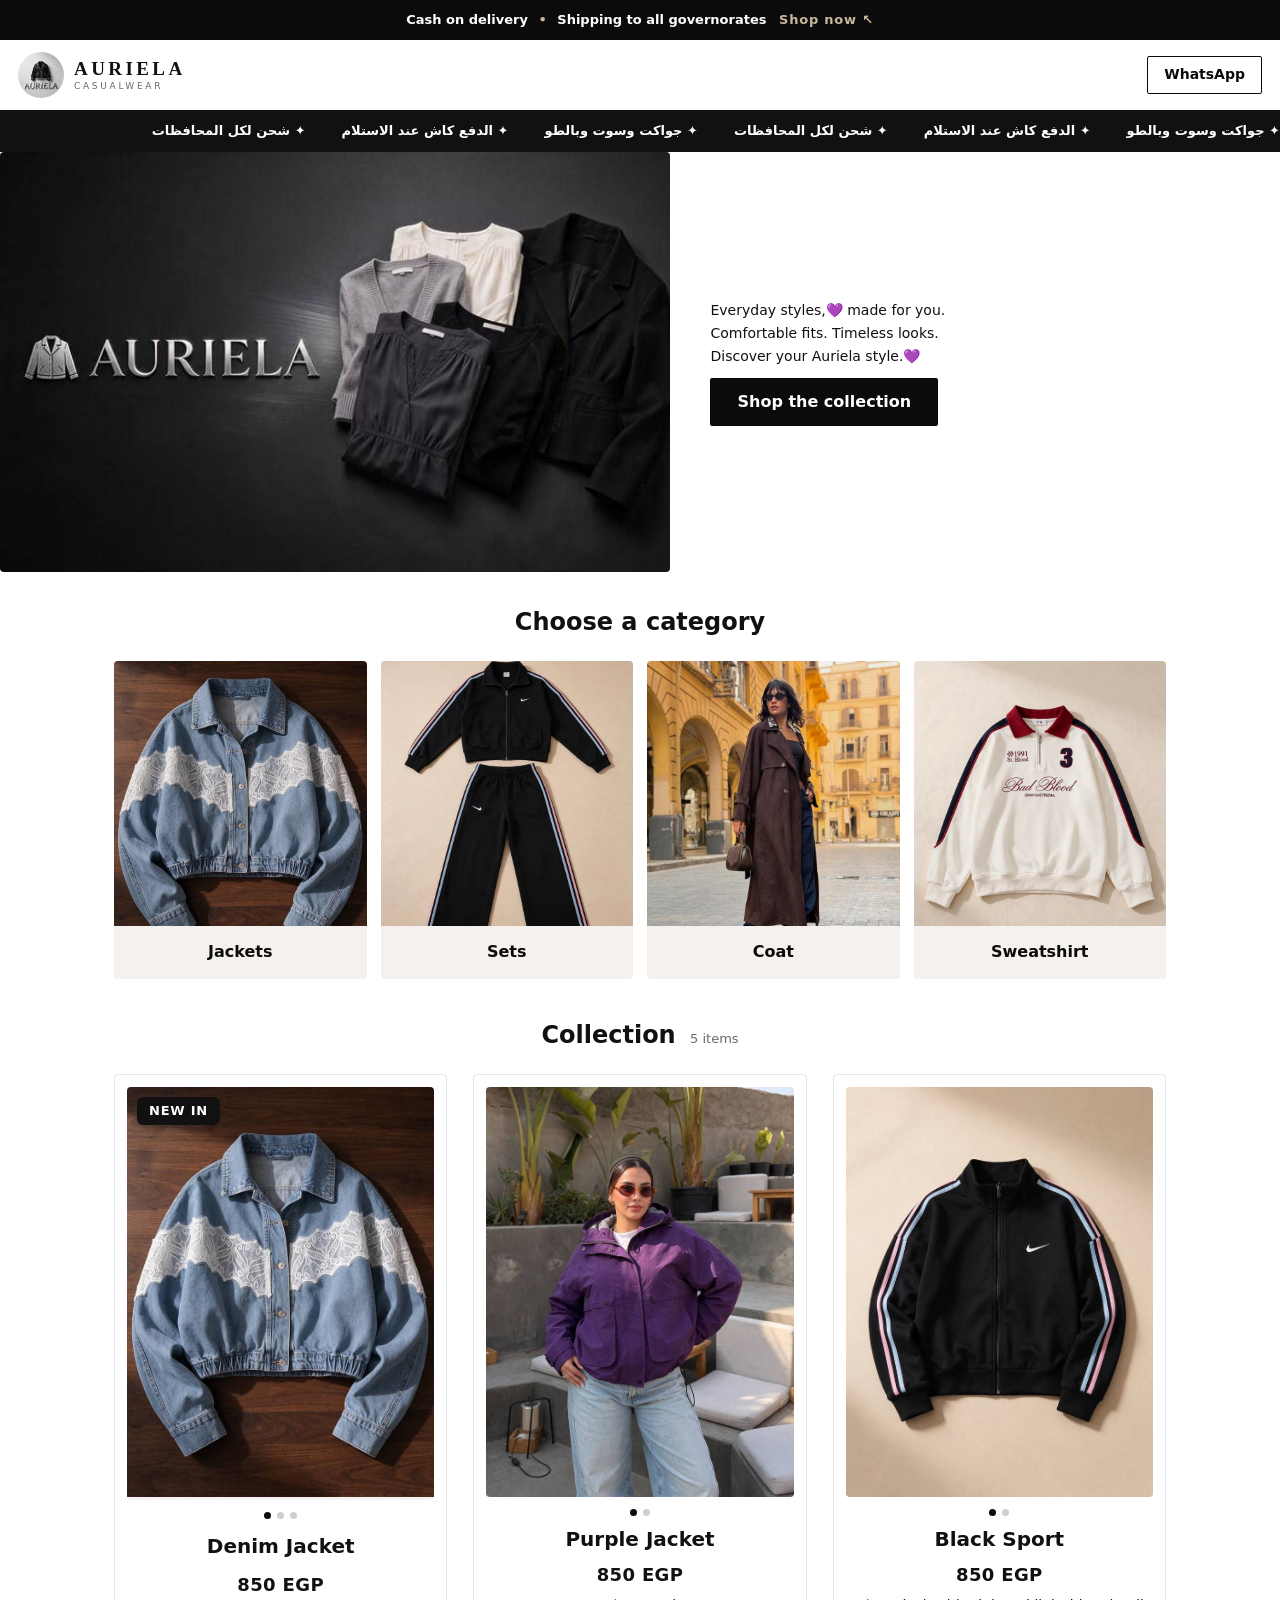
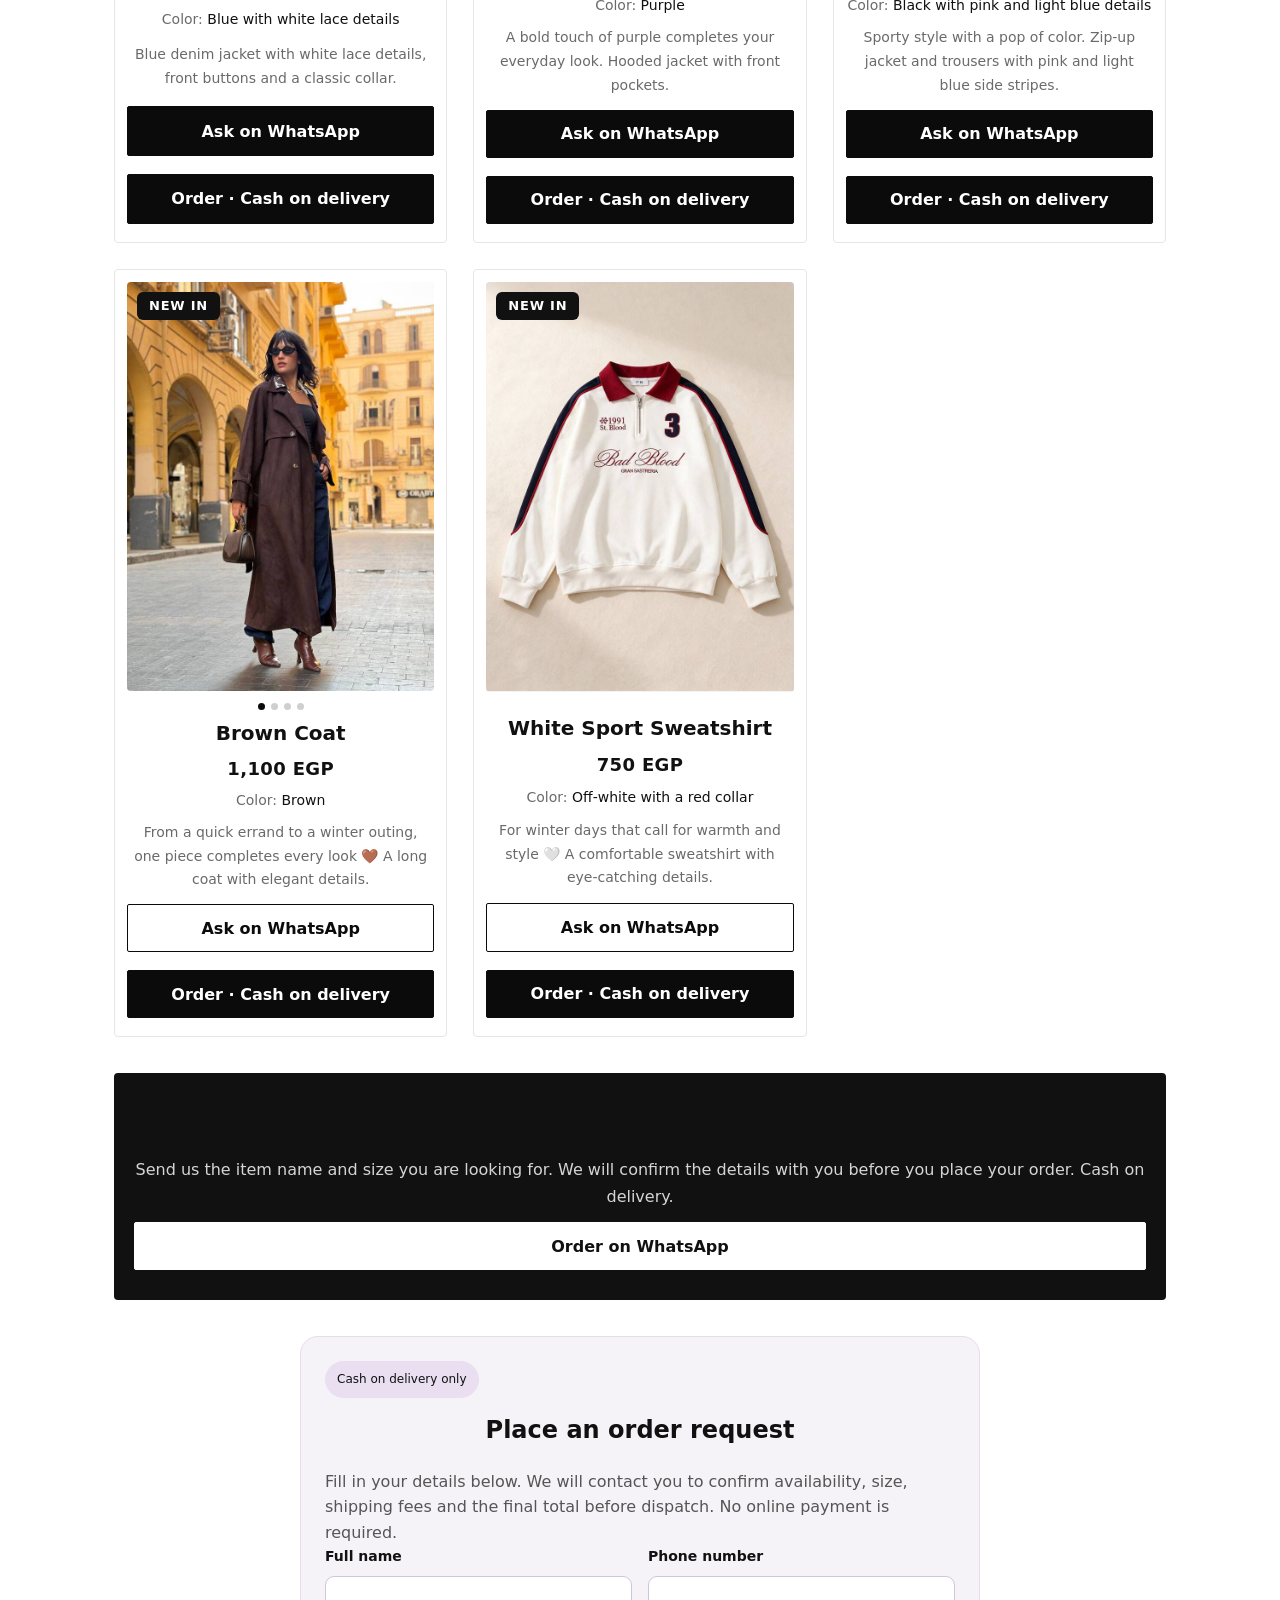
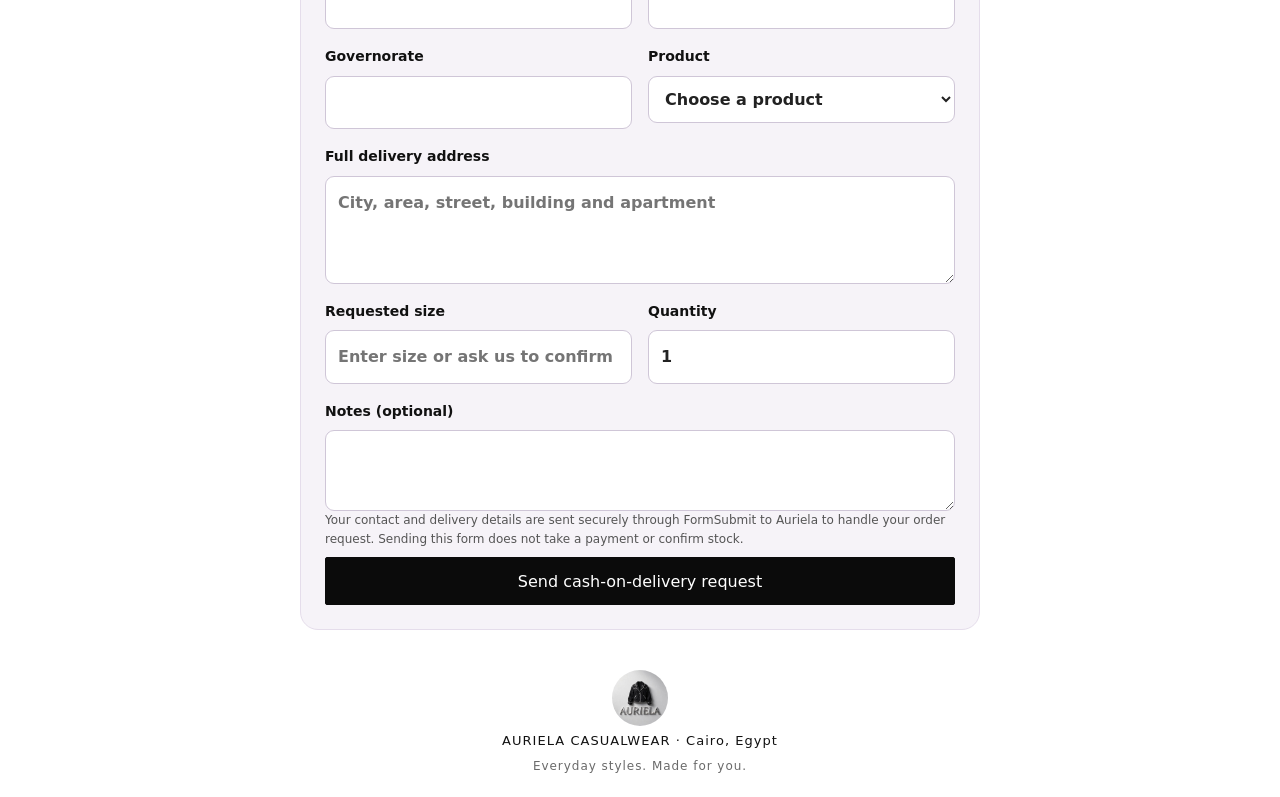
==== commit b3d7f374: "Add COD order request form and medium bio text Added new styles and order functionality to the HTML " ====
--- a/index.html
+++ b/index.html
@@ -1,7 +1,10 @@
 <!DOCTYPE html><html lang="en" dir="ltr"><head><meta charset="utf-8"><meta name="viewport" content="width=device-width,initial-scale=1">
 <title>Auriela Casualwear | Jackets, Sets & Coats</title><meta name="description" content="Jackets, sets and coats for your everyday style. Cash on delivery and shipping to all governorates.">
 <meta property="og:image" content="4-cover.jpg"><link rel="icon" href="3-logo.jpg">
-<link rel="stylesheet" href="2-style.css"></head><body>
+<link rel="stylesheet" href="2-style.css"><style>
+.hero h1{font-size:14px!important;line-height:1.65;font-weight:500}
+.order-panel{max-width:680px;margin:auto;background:#f6f3f8;border:1px solid #e5ddeb;border-radius:18px;padding:24px}.order-panel h2{margin-top:0}.order-intro{line-height:1.6;color:#555}.order-grid{display:grid;grid-template-columns:1fr 1fr;gap:16px}.order-grid label{display:flex;flex-direction:column;gap:7px;font-size:14px;font-weight:600}.order-grid input,.order-grid select,.order-grid textarea{box-sizing:border-box;width:100%;min-width:0;font:inherit;font-size:16px;background:white;color:#222;border:1px solid #cfc6d7;border-radius:9px;padding:12px}.order-grid .wide{grid-column:1/-1}.order-notice{font-size:12px;line-height:1.6;color:#555}.order-panel button{cursor:pointer;font:inherit;width:100%;margin-top:8px}.cod-tag{display:inline-block;font-size:12px;border-radius:30px;background:#e9dff0;padding:8px 12px;margin-bottom:12px}.acts{flex-wrap:wrap}.order-link{margin-top:8px}.order-panel input:focus,.order-panel select:focus,.order-panel textarea:focus{outline:2px solid #79508f;outline-offset:2px}@media(max-width:600px){.order-panel{padding:20px 16px}.order-grid{grid-template-columns:1fr}.order-grid .wide{grid-column:auto}}
+</style></head><body>
 <div class="top">Cash on delivery <i>•</i> Shipping to all governorates <a href="#collection">Shop now ↖</a></div>
 <header class="hd"><a class="brand" href="#"><img src="3-logo.jpg" alt="Auriela"><span><b>AURIELA</b><small>CASUALWEAR</small></span></a>
 <a class="wa" href="https://wa.me/201066720687?text=Hi%20Auriela" aria-label="WhatsApp">WhatsApp</a></header>
@@ -9,12 +12,33 @@
 <section class="hero"><img src="4-cover.jpg" alt="Auriela Casualwear"><div><h1 dir="ltr">Everyday styles,💜 made for you.<br>Comfortable fits. Timeless looks.<br>Discover your Auriela style.💜</h1><a class="btn" href="#collection">Shop the collection</a></div></section>
 <section class="sec"><h2>Choose a category</h2><div class="tiles"><a class="tile" href="#denim" ><img src="5-denim1.jpg" alt=""><b>Jackets</b></a><a class="tile" href="#black" ><img src="11-black2.jpg" alt=""><b>Sets</b></a><a class="tile" href="#coat" ><img src="13-coat2.jpg" alt=""><b>Coat</b></a><a class="tile" href="#sweat" ><img src="16-sweat1.jpg" alt=""><b>Sweatshirt</b></a></div></section>
 <section class="sec" id="collection"><h2>Collection <small>5 items</small></h2><div class="grid"><article class="card" id="denim"><div class="media"><div class="slides"><img src="5-denim1.jpg" alt="Denim jacket" loading="lazy"><img src="6-denim2.jpg" alt="Denim jacket" loading="lazy"><img src="7-denim3.jpg" alt="Denim jacket" loading="lazy"></div><span class="badge">NEW IN</span></div><div class="dots"><i></i><i></i><i></i></div>
-<h3>Denim Jacket</h3><p class="price">850 EGP</p><p class="color"><span>Color:</span> Blue with white lace details</p><p class="desc">Blue denim jacket with white lace details, front buttons and a classic collar.</p><div class="acts"><a class="btn " href="https://wa.me/201066720687?text=Hi%20Auriela%2C%20I%27m%20interested%20in%20the%20Denim%20Jacket%20for%20EGP%20850.%20Could%20you%20share%20the%20available%20sizes%20and%20details%3F">Ask on WhatsApp</a></div></article><article class="card" id="purple"><div class="media"><div class="slides"><img src="8-purple1.jpg" alt="Purple jacket" loading="lazy"><img src="9-purple2.jpg" alt="Purple jacket" loading="lazy"></div></div><div class="dots"><i></i><i></i></div>
-<h3>Purple Jacket</h3><p class="price">850 EGP</p><p class="color"><span>Color:</span> Purple</p><p class="desc">A bold touch of purple completes your everyday look. Hooded jacket with front pockets.</p><div class="acts"><a class="btn " href="https://wa.me/201066720687?text=Hi%20Auriela%2C%20I%27m%20interested%20in%20the%20Purple%20Jacket%20for%20EGP%20850.%20Could%20you%20share%20the%20available%20sizes%20and%20details%3F">Ask on WhatsApp</a></div></article><article class="card" id="black"><div class="media"><div class="slides"><img src="10-black1.jpg" alt="Black sports set" loading="lazy"><img src="11-black2.jpg" alt="Black sports set" loading="lazy"></div></div><div class="dots"><i></i><i></i></div>
-<h3>Black Sport</h3><p class="price">850 EGP</p><p class="color"><span>Color:</span> Black with pink and light blue details</p><p class="desc">Sporty style with a pop of color. Zip-up jacket and trousers with pink and light blue side stripes.</p><div class="acts"><a class="btn " href="https://wa.me/201066720687?text=Hi%20Auriela%2C%20I%27m%20interested%20in%20the%20Black%20Sport%20Set%20for%20EGP%20850.%20Could%20you%20share%20the%20available%20sizes%20and%20details%3F">Ask on WhatsApp</a></div></article><article class="card" id="coat"><div class="media"><div class="slides"><img src="13-coat2.jpg" alt="Brown suede coat" loading="lazy"><img src="12-coat1.jpg" alt="Brown suede coat" loading="lazy"><img src="14-coat3.jpg" alt="Brown suede coat" loading="lazy"><img src="15-coat4.jpg" alt="Brown suede coat" loading="lazy"></div><span class="badge">NEW IN</span></div><div class="dots"><i></i><i></i><i></i><i></i></div>
-<h3>Brown Coat</h3><p class="price">1,100 EGP</p><p class="color"><span>Color:</span> Brown</p><p class="desc">From a quick errand to a winter outing, one piece completes every look 🤎 A long coat with elegant details.</p><div class="acts"><a class="btn ghost" href="https://wa.me/201066720687?text=Hi%20Auriela%2C%20I%27m%20interested%20in%20the%20Brown%20Coat%20for%20EGP%201100.%20Could%20you%20share%20the%20available%20sizes%20and%20details%3F">Ask on WhatsApp</a></div></article><article class="card" id="sweat"><div class="media"><div class="slides"><img src="16-sweat1.jpg" alt="White sports sweatshirt" loading="lazy"></div><span class="badge">NEW IN</span></div><div class="dots"></div>
-<h3>White Sport Sweatshirt</h3><p class="price">750 EGP</p><p class="color"><span>Color:</span> Off-white with a red collar</p><p class="desc">For winter days that call for warmth and style 🤍 A comfortable sweatshirt with eye-catching details.</p><div class="acts"><a class="btn ghost" href="https://wa.me/201066720687?text=Hi%20Auriela%2C%20I%27m%20interested%20in%20the%20White%20Sport%20Sweatshirt%20for%20EGP%20750.%20Could%20you%20share%20the%20available%20sizes%20and%20details%3F">Ask on WhatsApp</a></div></article></div></section>
+<h3>Denim Jacket</h3><p class="price">850 EGP</p><p class="color"><span>Color:</span> Blue with white lace details</p><p class="desc">Blue denim jacket with white lace details, front buttons and a classic collar.</p><div class="acts"><a class="btn " href="https://wa.me/201066720687?text=Hi%20Auriela%2C%20I%27m%20interested%20in%20the%20Denim%20Jacket%20for%20EGP%20850.%20Could%20you%20share%20the%20available%20sizes%20and%20details%3F">Ask on WhatsApp</a><a class="btn order-link" href="#order" data-order-product="Denim Jacket">Order · Cash on delivery</a></div></article><article class="card" id="purple"><div class="media"><div class="slides"><img src="8-purple1.jpg" alt="Purple jacket" loading="lazy"><img src="9-purple2.jpg" alt="Purple jacket" loading="lazy"></div></div><div class="dots"><i></i><i></i></div>
+<h3>Purple Jacket</h3><p class="price">850 EGP</p><p class="color"><span>Color:</span> Purple</p><p class="desc">A bold touch of purple completes your everyday look. Hooded jacket with front pockets.</p><div class="acts"><a class="btn " href="https://wa.me/201066720687?text=Hi%20Auriela%2C%20I%27m%20interested%20in%20the%20Purple%20Jacket%20for%20EGP%20850.%20Could%20you%20share%20the%20available%20sizes%20and%20details%3F">Ask on WhatsApp</a><a class="btn order-link" href="#order" data-order-product="Purple Jacket">Order · Cash on delivery</a></div></article><article class="card" id="black"><div class="media"><div class="slides"><img src="10-black1.jpg" alt="Black sports set" loading="lazy"><img src="11-black2.jpg" alt="Black sports set" loading="lazy"></div></div><div class="dots"><i></i><i></i></div>
+<h3>Black Sport</h3><p class="price">850 EGP</p><p class="color"><span>Color:</span> Black with pink and light blue details</p><p class="desc">Sporty style with a pop of color. Zip-up jacket and trousers with pink and light blue side stripes.</p><div class="acts"><a class="btn " href="https://wa.me/201066720687?text=Hi%20Auriela%2C%20I%27m%20interested%20in%20the%20Black%20Sport%20Set%20for%20EGP%20850.%20Could%20you%20share%20the%20available%20sizes%20and%20details%3F">Ask on WhatsApp</a><a class="btn order-link" href="#order" data-order-product="Black Sport">Order · Cash on delivery</a></div></article><article class="card" id="coat"><div class="media"><div class="slides"><img src="13-coat2.jpg" alt="Brown suede coat" loading="lazy"><img src="12-coat1.jpg" alt="Brown suede coat" loading="lazy"><img src="14-coat3.jpg" alt="Brown suede coat" loading="lazy"><img src="15-coat4.jpg" alt="Brown suede coat" loading="lazy"></div><span class="badge">NEW IN</span></div><div class="dots"><i></i><i></i><i></i><i></i></div>
+<h3>Brown Coat</h3><p class="price">1,100 EGP</p><p class="color"><span>Color:</span> Brown</p><p class="desc">From a quick errand to a winter outing, one piece completes every look 🤎 A long coat with elegant details.</p><div class="acts"><a class="btn ghost" href="https://wa.me/201066720687?text=Hi%20Auriela%2C%20I%27m%20interested%20in%20the%20Brown%20Coat%20for%20EGP%201100.%20Could%20you%20share%20the%20available%20sizes%20and%20details%3F">Ask on WhatsApp</a><a class="btn order-link" href="#order" data-order-product="Brown Coat">Order · Cash on delivery</a></div></article><article class="card" id="sweat"><div class="media"><div class="slides"><img src="16-sweat1.jpg" alt="White sports sweatshirt" loading="lazy"></div><span class="badge">NEW IN</span></div><div class="dots"></div>
+<h3>White Sport Sweatshirt</h3><p class="price">750 EGP</p><p class="color"><span>Color:</span> Off-white with a red collar</p><p class="desc">For winter days that call for warmth and style 🤍 A comfortable sweatshirt with eye-catching details.</p><div class="acts"><a class="btn ghost" href="https://wa.me/201066720687?text=Hi%20Auriela%2C%20I%27m%20interested%20in%20the%20White%20Sport%20Sweatshirt%20for%20EGP%20750.%20Could%20you%20share%20the%20available%20sizes%20and%20details%3F">Ask on WhatsApp</a><a class="btn order-link" href="#order" data-order-product="White Sport Sweatshirt">Order · Cash on delivery</a></div></article></div></section>
 <section class="sec"><div class="cta"><h2>Like a style? Message us.</h2><p>Send us the item name and size you are looking for. We will confirm the details with you before you place your order. Cash on delivery.</p><div class="acts"><a class="btn light" href="https://wa.me/201066720687?text=Hi%20Auriela%2C%20I%27d%20like%20to%20place%20an%20order.">Order on WhatsApp</a></div></div></section>
+<section class="sec" id="order" aria-labelledby="order-title"><div class="order-panel">
+<span class="cod-tag">Cash on delivery only</span><h2 id="order-title">Place an order request</h2>
+<p class="order-intro">Fill in your details below. We will contact you to confirm availability, size, shipping fees and the final total before dispatch. No online payment is required.</p>
+<form action="https://formsubmit.co/meid5092@gmail.com" method="POST">
+<input type="hidden" name="_subject" value="Auriela | New cash-on-delivery order request">
+<input type="hidden" name="_template" value="table">
+<input type="text" name="_honey" tabindex="-1" autocomplete="off" style="display:none" aria-hidden="true">
+<input type="hidden" name="Payment method" value="Cash on delivery">
+<div class="order-grid">
+<label>Full name<input name="Customer name" autocomplete="name" required maxlength="100"></label>
+<label>Phone number<input type="tel" name="Phone" autocomplete="tel" inputmode="tel" required maxlength="25"></label>
+<label>Governorate<input name="Governorate" autocomplete="address-level1" required maxlength="80"></label>
+<label>Product<select name="Product" id="order-product" required><option value="">Choose a product</option><option>Denim Jacket</option><option>Purple Jacket</option><option>Black Sport</option><option>Brown Coat</option><option>White Sport Sweatshirt</option></select></label>
+<label class="wide">Full delivery address<textarea name="Address" autocomplete="street-address" rows="3" required maxlength="500" placeholder="City, area, street, building and apartment"></textarea></label>
+<label>Requested size<input name="Requested size" required maxlength="50" placeholder="Enter size or ask us to confirm"></label>
+<label>Quantity<input type="number" name="Quantity" min="1" max="20" step="1" value="1" required></label>
+<label class="wide">Notes (optional)<textarea name="Notes" rows="2" maxlength="500"></textarea></label>
+</div><p class="order-notice">Your contact and delivery details are sent securely through FormSubmit to Auriela to handle your order request. Sending this form does not take a payment or confirm stock.</p>
+<button class="btn" type="submit">Send cash-on-delivery request</button>
+</form></div></section>
+<script>document.querySelectorAll('[data-order-product]').forEach(function(link){link.addEventListener('click',function(){document.getElementById('order-product').value=link.dataset.orderProduct;});});</script>
 <footer class="ft"><img src="3-logo.jpg" alt=""><p>AURIELA CASUALWEAR · Cairo, Egypt</p><p class="s">Everyday styles. Made for you.</p></footer>
-<nav class="bn"><a href="#">Home</a><a href="#collection">Products</a><a href="https://wa.me/201066720687?text=Hi%20Auriela">WhatsApp</a></nav>
+<nav class="bn"><a href="#">Home</a><a href="#collection">Products</a><a href="#order">Order</a><a href="https://wa.me/201066720687?text=Hi%20Auriela">WhatsApp</a></nav>
 </body></html>
--- a/2-style.css
+++ b/2-style.css
@@ -8,7 +8,7 @@
 .strip{background:var(--navy);color:#fff;font-size:13px;font-weight:600;display:flex;gap:36px;overflow:hidden;white-space:nowrap;padding:10px 0}.strip span{animation:mq 18s linear infinite;flex:none}
 @keyframes mq{to{transform:translateX(100%)}}
 .hero{display:grid}.hero img{width:100%;display:block;aspect-ratio:16/10;object-fit:cover}.hero div{padding:22px 20px 28px;display:grid;gap:10px;justify-items:start}
-.eyebrow{font-size:11px;letter-spacing:.16em;font-weight:700;color:var(--mut);direction:ltr}.hero h1{font-size:30px;line-height:1.5;color:var(--navy);font-weight:700}.hero p{color:var(--mut)}
+.eyebrow{font-size:11px;letter-spacing:.16em;font-weight:700;color:var(--mut);direction:ltr}.hero h1{font-size:18px;line-height:1.6;color:var(--navy);font-weight:600}.hero p{color:var(--mut)}
 .btn{display:inline-flex;align-items:center;justify-content:center;min-height:48px;padding:0 26px;border-radius:10px;background:var(--navy);color:#fff;font-weight:700;border:1.5px solid var(--navy);flex:1 1 150px;text-align:center}
 .btn.ghost{background:#fff;color:var(--navy)}.btn.light{background:#fff;color:var(--navy);border-color:#fff}.btn.outline{background:transparent;color:#fff;border-color:#fff}
 .sec{padding:30px 18px 6px}.sec h2{text-align:center;font-size:24px;color:var(--navy);font-weight:700;margin-bottom:18px}.sec h2 small{font-size:13px;color:var(--mut);font-weight:400;margin-inline-start:6px}
@@ -25,7 +25,7 @@
 .cta{background:var(--navy);color:#fff;border-radius:18px;padding:30px 20px;text-align:center;display:grid;gap:12px}.cta h2{color:#fff;margin:0}.cta p{color:#d5d5d5}
 .ft{text-align:center;padding:34px 18px 20px;display:grid;justify-items:center;gap:4px}.ft img{width:56px;height:56px;border-radius:50%;object-fit:cover}.ft .s{font-size:12px;color:var(--mut);direction:ltr}.ft p{font-size:13px;letter-spacing:.08em;direction:ltr}
 .bn{position:fixed;bottom:0;inset-inline:0;background:#fff;border-top:1px solid #e6e6e6;display:grid;grid-template-columns:repeat(4,1fr);z-index:9}.bn a{text-align:center;padding:14px 4px;font-size:13px;font-weight:700;color:var(--navy)}
-@media(min-width:768px){.hero{grid-template-columns:1.1fr 1fr;align-items:center}.hero img{aspect-ratio:auto;height:100%;min-height:420px}.hero div{padding:40px}.hero h1{font-size:40px}
+@media(min-width:768px){.hero{grid-template-columns:1.1fr 1fr;align-items:center}.hero img{aspect-ratio:auto;height:100%;min-height:420px}.hero div{padding:40px}.hero h1{font-size:22px}
 .tiles{grid-template-columns:repeat(4,1fr)}.grid{grid-template-columns:repeat(3,1fr)}.sec{max-width:1100px;margin:auto;padding-inline:24px}.bn{display:none}body{padding-bottom:0}}
 
 .price{letter-spacing:.02em}.top a,.badge{letter-spacing:.06em}.btn{border-radius:2px}.card,.tile,.media,.cta,.hero img{border-radius:4px}.wa{border-radius:2px}.hero h1,.sec h2,.card h3{color:#111}.brand b{color:#111}.cta{background:#111}.btn.light{color:#111}.tile b{background:#f4f1ee}.strip{background:#111}
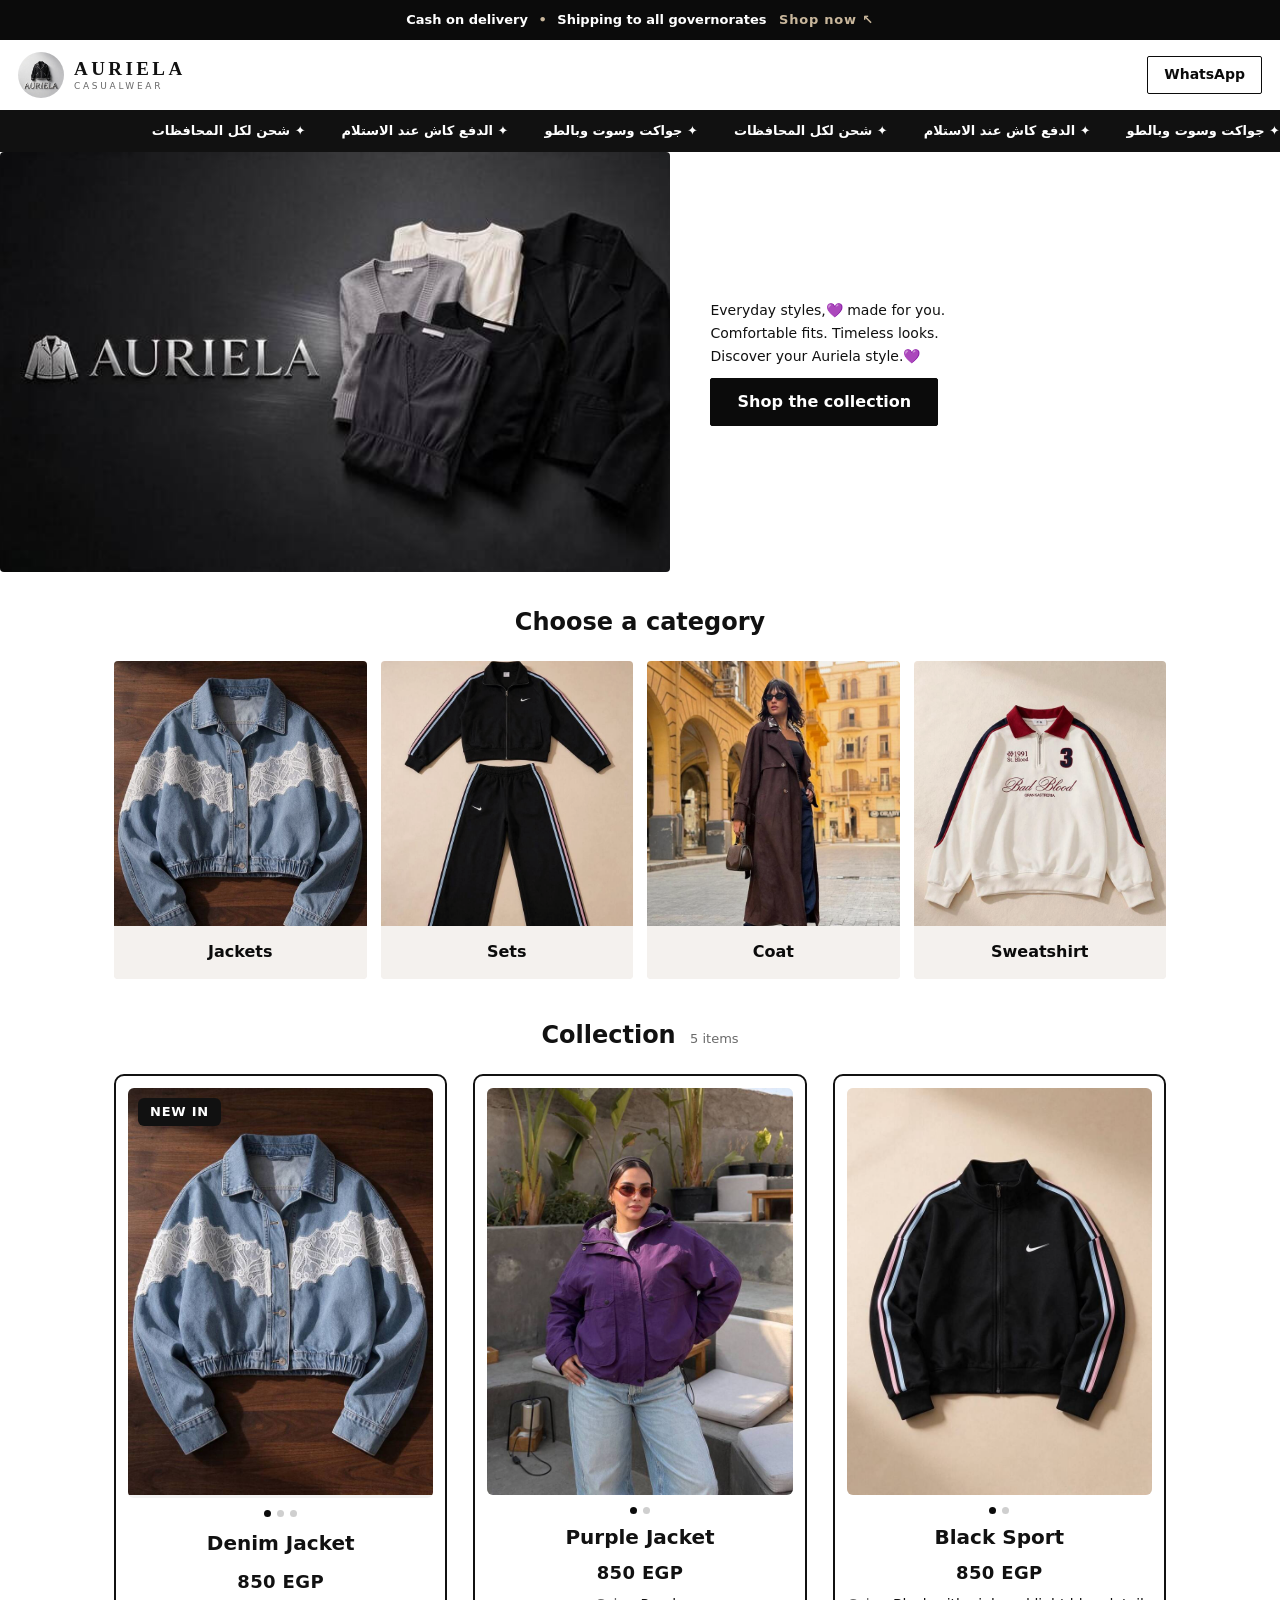
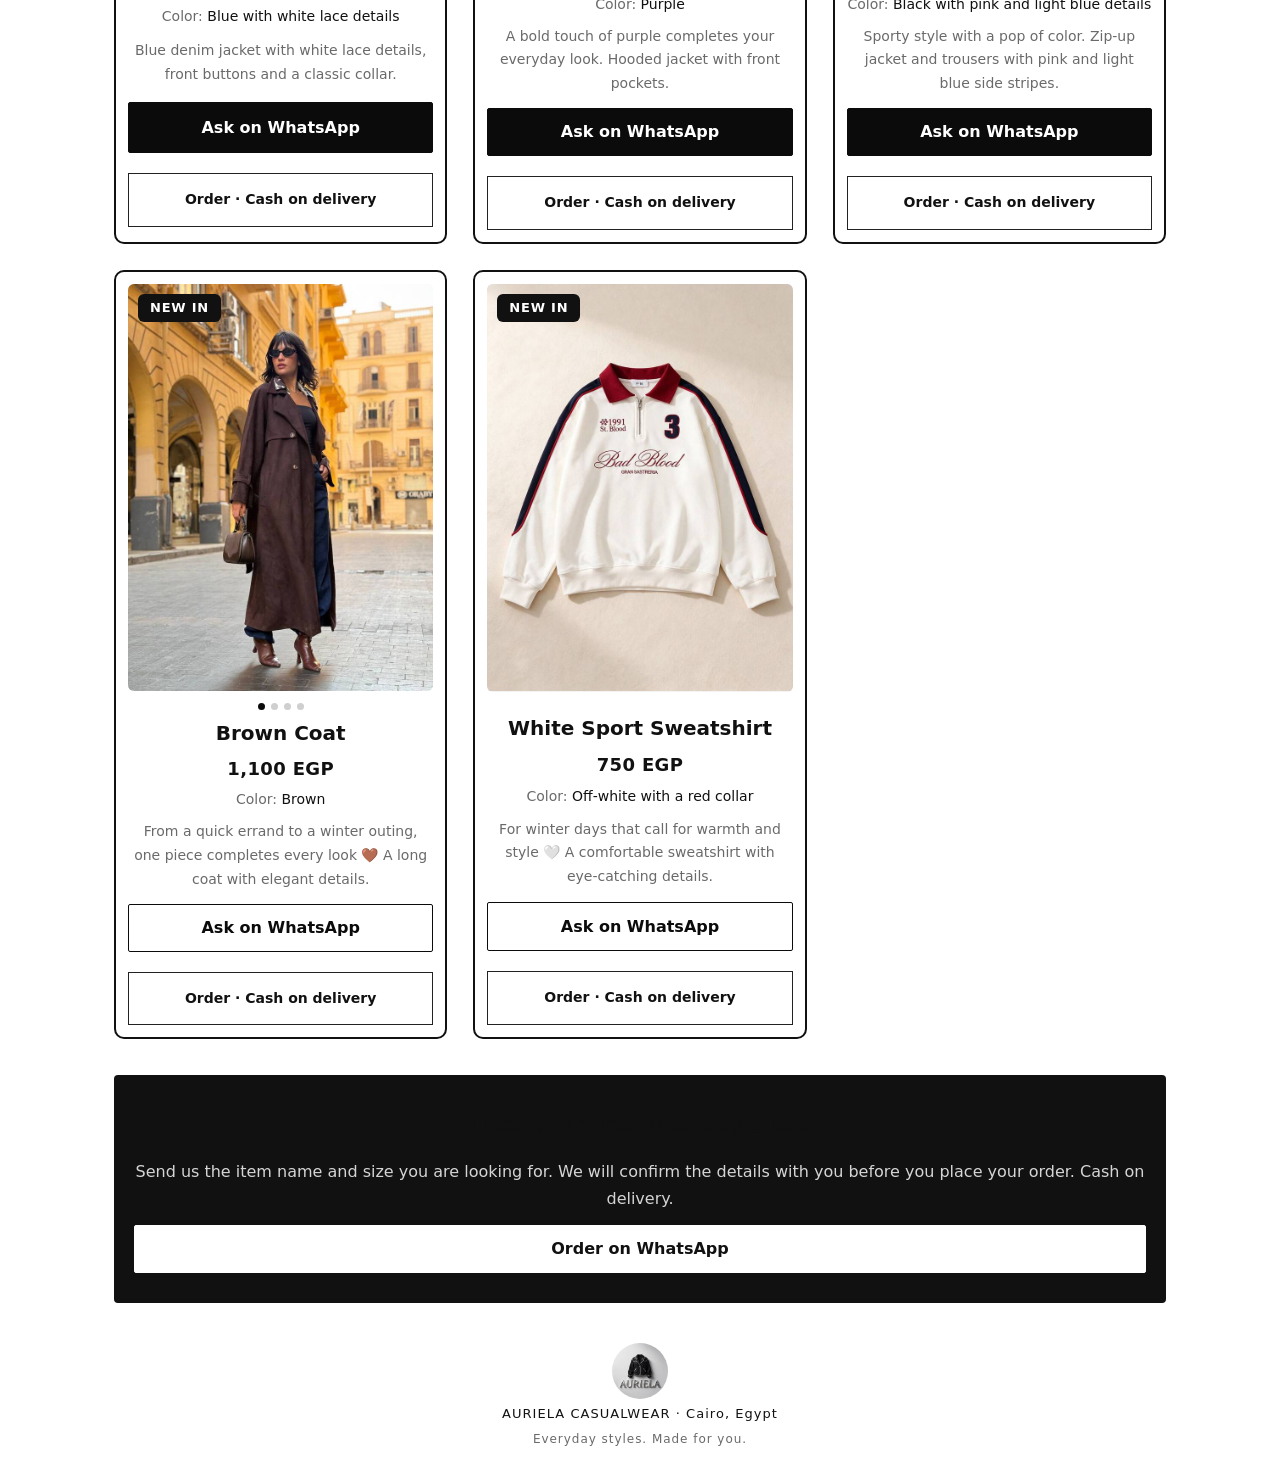
==== commit 56db2976: "Separate product COD forms and black card borders" ====
--- a/index.html
+++ b/index.html
@@ -4,7 +4,8 @@
 <link rel="stylesheet" href="2-style.css"><style>
 .hero h1{font-size:14px!important;line-height:1.65;font-weight:500}
 .order-panel{max-width:680px;margin:auto;background:#f6f3f8;border:1px solid #e5ddeb;border-radius:18px;padding:24px}.order-panel h2{margin-top:0}.order-intro{line-height:1.6;color:#555}.order-grid{display:grid;grid-template-columns:1fr 1fr;gap:16px}.order-grid label{display:flex;flex-direction:column;gap:7px;font-size:14px;font-weight:600}.order-grid input,.order-grid select,.order-grid textarea{box-sizing:border-box;width:100%;min-width:0;font:inherit;font-size:16px;background:white;color:#222;border:1px solid #cfc6d7;border-radius:9px;padding:12px}.order-grid .wide{grid-column:1/-1}.order-notice{font-size:12px;line-height:1.6;color:#555}.order-panel button{cursor:pointer;font:inherit;width:100%;margin-top:8px}.cod-tag{display:inline-block;font-size:12px;border-radius:30px;background:#e9dff0;padding:8px 12px;margin-bottom:12px}.acts{flex-wrap:wrap}.order-link{margin-top:8px}.order-panel input:focus,.order-panel select:focus,.order-panel textarea:focus{outline:2px solid #79508f;outline-offset:2px}@media(max-width:600px){.order-panel{padding:20px 16px}.order-grid{grid-template-columns:1fr}.order-grid .wide{grid-column:auto}}
-</style></head><body>
+.product-order{margin:16px 0 0}.product-order summary{display:block;cursor:pointer;border:1px solid #222;padding:14px 10px;text-align:center;font-size:14px;font-weight:600;list-style:none}.product-order summary::-webkit-details-marker{display:none}.product-order[open] summary{background:#111;color:#fff}.product-order .order-panel{margin-top:12px;padding:18px 14px}.product-order h4{font-size:20px;margin:0 0 12px}.order-product{font-size:14px;line-height:1.5}.product-order .order-grid{grid-template-columns:1fr}.product-order .order-grid .wide{grid-column:auto}.product-order button{white-space:normal;line-height:1.5}.grid .card:has(.product-order[open]){grid-column:1/-1}
+.grid .card{border:2px solid #111;border-radius:10px;padding:12px;background:#fff;box-sizing:border-box}.grid .card .media{border-radius:6px;overflow:hidden}</style></head><body>
 <div class="top">Cash on delivery <i>•</i> Shipping to all governorates <a href="#collection">Shop now ↖</a></div>
 <header class="hd"><a class="brand" href="#"><img src="3-logo.jpg" alt="Auriela"><span><b>AURIELA</b><small>CASUALWEAR</small></span></a>
 <a class="wa" href="https://wa.me/201066720687?text=Hi%20Auriela" aria-label="WhatsApp">WhatsApp</a></header>
@@ -12,17 +13,8 @@
 <section class="hero"><img src="4-cover.jpg" alt="Auriela Casualwear"><div><h1 dir="ltr">Everyday styles,💜 made for you.<br>Comfortable fits. Timeless looks.<br>Discover your Auriela style.💜</h1><a class="btn" href="#collection">Shop the collection</a></div></section>
 <section class="sec"><h2>Choose a category</h2><div class="tiles"><a class="tile" href="#denim" ><img src="5-denim1.jpg" alt=""><b>Jackets</b></a><a class="tile" href="#black" ><img src="11-black2.jpg" alt=""><b>Sets</b></a><a class="tile" href="#coat" ><img src="13-coat2.jpg" alt=""><b>Coat</b></a><a class="tile" href="#sweat" ><img src="16-sweat1.jpg" alt=""><b>Sweatshirt</b></a></div></section>
 <section class="sec" id="collection"><h2>Collection <small>5 items</small></h2><div class="grid"><article class="card" id="denim"><div class="media"><div class="slides"><img src="5-denim1.jpg" alt="Denim jacket" loading="lazy"><img src="6-denim2.jpg" alt="Denim jacket" loading="lazy"><img src="7-denim3.jpg" alt="Denim jacket" loading="lazy"></div><span class="badge">NEW IN</span></div><div class="dots"><i></i><i></i><i></i></div>
-<h3>Denim Jacket</h3><p class="price">850 EGP</p><p class="color"><span>Color:</span> Blue with white lace details</p><p class="desc">Blue denim jacket with white lace details, front buttons and a classic collar.</p><div class="acts"><a class="btn " href="https://wa.me/201066720687?text=Hi%20Auriela%2C%20I%27m%20interested%20in%20the%20Denim%20Jacket%20for%20EGP%20850.%20Could%20you%20share%20the%20available%20sizes%20and%20details%3F">Ask on WhatsApp</a><a class="btn order-link" href="#order" data-order-product="Denim Jacket">Order · Cash on delivery</a></div></article><article class="card" id="purple"><div class="media"><div class="slides"><img src="8-purple1.jpg" alt="Purple jacket" loading="lazy"><img src="9-purple2.jpg" alt="Purple jacket" loading="lazy"></div></div><div class="dots"><i></i><i></i></div>
-<h3>Purple Jacket</h3><p class="price">850 EGP</p><p class="color"><span>Color:</span> Purple</p><p class="desc">A bold touch of purple completes your everyday look. Hooded jacket with front pockets.</p><div class="acts"><a class="btn " href="https://wa.me/201066720687?text=Hi%20Auriela%2C%20I%27m%20interested%20in%20the%20Purple%20Jacket%20for%20EGP%20850.%20Could%20you%20share%20the%20available%20sizes%20and%20details%3F">Ask on WhatsApp</a><a class="btn order-link" href="#order" data-order-product="Purple Jacket">Order · Cash on delivery</a></div></article><article class="card" id="black"><div class="media"><div class="slides"><img src="10-black1.jpg" alt="Black sports set" loading="lazy"><img src="11-black2.jpg" alt="Black sports set" loading="lazy"></div></div><div class="dots"><i></i><i></i></div>
-<h3>Black Sport</h3><p class="price">850 EGP</p><p class="color"><span>Color:</span> Black with pink and light blue details</p><p class="desc">Sporty style with a pop of color. Zip-up jacket and trousers with pink and light blue side stripes.</p><div class="acts"><a class="btn " href="https://wa.me/201066720687?text=Hi%20Auriela%2C%20I%27m%20interested%20in%20the%20Black%20Sport%20Set%20for%20EGP%20850.%20Could%20you%20share%20the%20available%20sizes%20and%20details%3F">Ask on WhatsApp</a><a class="btn order-link" href="#order" data-order-product="Black Sport">Order · Cash on delivery</a></div></article><article class="card" id="coat"><div class="media"><div class="slides"><img src="13-coat2.jpg" alt="Brown suede coat" loading="lazy"><img src="12-coat1.jpg" alt="Brown suede coat" loading="lazy"><img src="14-coat3.jpg" alt="Brown suede coat" loading="lazy"><img src="15-coat4.jpg" alt="Brown suede coat" loading="lazy"></div><span class="badge">NEW IN</span></div><div class="dots"><i></i><i></i><i></i><i></i></div>
-<h3>Brown Coat</h3><p class="price">1,100 EGP</p><p class="color"><span>Color:</span> Brown</p><p class="desc">From a quick errand to a winter outing, one piece completes every look 🤎 A long coat with elegant details.</p><div class="acts"><a class="btn ghost" href="https://wa.me/201066720687?text=Hi%20Auriela%2C%20I%27m%20interested%20in%20the%20Brown%20Coat%20for%20EGP%201100.%20Could%20you%20share%20the%20available%20sizes%20and%20details%3F">Ask on WhatsApp</a><a class="btn order-link" href="#order" data-order-product="Brown Coat">Order · Cash on delivery</a></div></article><article class="card" id="sweat"><div class="media"><div class="slides"><img src="16-sweat1.jpg" alt="White sports sweatshirt" loading="lazy"></div><span class="badge">NEW IN</span></div><div class="dots"></div>
-<h3>White Sport Sweatshirt</h3><p class="price">750 EGP</p><p class="color"><span>Color:</span> Off-white with a red collar</p><p class="desc">For winter days that call for warmth and style 🤍 A comfortable sweatshirt with eye-catching details.</p><div class="acts"><a class="btn ghost" href="https://wa.me/201066720687?text=Hi%20Auriela%2C%20I%27m%20interested%20in%20the%20White%20Sport%20Sweatshirt%20for%20EGP%20750.%20Could%20you%20share%20the%20available%20sizes%20and%20details%3F">Ask on WhatsApp</a><a class="btn order-link" href="#order" data-order-product="White Sport Sweatshirt">Order · Cash on delivery</a></div></article></div></section>
-<section class="sec"><div class="cta"><h2>Like a style? Message us.</h2><p>Send us the item name and size you are looking for. We will confirm the details with you before you place your order. Cash on delivery.</p><div class="acts"><a class="btn light" href="https://wa.me/201066720687?text=Hi%20Auriela%2C%20I%27d%20like%20to%20place%20an%20order.">Order on WhatsApp</a></div></div></section>
-<section class="sec" id="order" aria-labelledby="order-title"><div class="order-panel">
-<span class="cod-tag">Cash on delivery only</span><h2 id="order-title">Place an order request</h2>
-<p class="order-intro">Fill in your details below. We will contact you to confirm availability, size, shipping fees and the final total before dispatch. No online payment is required.</p>
-<form action="https://formsubmit.co/meid5092@gmail.com" method="POST">
-<input type="hidden" name="_subject" value="Auriela | New cash-on-delivery order request">
+<h3>Denim Jacket</h3><p class="price">850 EGP</p><p class="color"><span>Color:</span> Blue with white lace details</p><p class="desc">Blue denim jacket with white lace details, front buttons and a classic collar.</p><div class="acts"><a class="btn " href="https://wa.me/201066720687?text=Hi%20Auriela%2C%20I%27m%20interested%20in%20the%20Denim%20Jacket%20for%20EGP%20850.%20Could%20you%20share%20the%20available%20sizes%20and%20details%3F">Ask on WhatsApp</a></div><details class="product-order"><summary>Order · Cash on delivery</summary><div class="order-panel"><h4>Order Denim Jacket</h4><p class="order-intro">Cash on delivery. We will confirm availability, size, shipping fees and the final total before dispatch. No online payment.</p><form action="https://formsubmit.co/meid5092@gmail.com" method="POST">
+<input type="hidden" name="_subject" value="Auriela | Denim Jacket | Cash-on-delivery order request">
 <input type="hidden" name="_template" value="table">
 <input type="text" name="_honey" tabindex="-1" autocomplete="off" style="display:none" aria-hidden="true">
 <input type="hidden" name="Payment method" value="Cash on delivery">
@@ -30,15 +22,84 @@
 <label>Full name<input name="Customer name" autocomplete="name" required maxlength="100"></label>
 <label>Phone number<input type="tel" name="Phone" autocomplete="tel" inputmode="tel" required maxlength="25"></label>
 <label>Governorate<input name="Governorate" autocomplete="address-level1" required maxlength="80"></label>
-<label>Product<select name="Product" id="order-product" required><option value="">Choose a product</option><option>Denim Jacket</option><option>Purple Jacket</option><option>Black Sport</option><option>Brown Coat</option><option>White Sport Sweatshirt</option></select></label>
+<div class="wide order-product">Product: <strong>Denim Jacket</strong><input type="hidden" name="Product" value="Denim Jacket"></div>
 <label class="wide">Full delivery address<textarea name="Address" autocomplete="street-address" rows="3" required maxlength="500" placeholder="City, area, street, building and apartment"></textarea></label>
 <label>Requested size<input name="Requested size" required maxlength="50" placeholder="Enter size or ask us to confirm"></label>
 <label>Quantity<input type="number" name="Quantity" min="1" max="20" step="1" value="1" required></label>
 <label class="wide">Notes (optional)<textarea name="Notes" rows="2" maxlength="500"></textarea></label>
 </div><p class="order-notice">Your contact and delivery details are sent securely through FormSubmit to Auriela to handle your order request. Sending this form does not take a payment or confirm stock.</p>
 <button class="btn" type="submit">Send cash-on-delivery request</button>
-</form></div></section>
-<script>document.querySelectorAll('[data-order-product]').forEach(function(link){link.addEventListener('click',function(){document.getElementById('order-product').value=link.dataset.orderProduct;});});</script>
+</form></div></details></article><article class="card" id="purple"><div class="media"><div class="slides"><img src="8-purple1.jpg" alt="Purple jacket" loading="lazy"><img src="9-purple2.jpg" alt="Purple jacket" loading="lazy"></div></div><div class="dots"><i></i><i></i></div>
+<h3>Purple Jacket</h3><p class="price">850 EGP</p><p class="color"><span>Color:</span> Purple</p><p class="desc">A bold touch of purple completes your everyday look. Hooded jacket with front pockets.</p><div class="acts"><a class="btn " href="https://wa.me/201066720687?text=Hi%20Auriela%2C%20I%27m%20interested%20in%20the%20Purple%20Jacket%20for%20EGP%20850.%20Could%20you%20share%20the%20available%20sizes%20and%20details%3F">Ask on WhatsApp</a></div><details class="product-order"><summary>Order · Cash on delivery</summary><div class="order-panel"><h4>Order Purple Jacket</h4><p class="order-intro">Cash on delivery. We will confirm availability, size, shipping fees and the final total before dispatch. No online payment.</p><form action="https://formsubmit.co/meid5092@gmail.com" method="POST">
+<input type="hidden" name="_subject" value="Auriela | Purple Jacket | Cash-on-delivery order request">
+<input type="hidden" name="_template" value="table">
+<input type="text" name="_honey" tabindex="-1" autocomplete="off" style="display:none" aria-hidden="true">
+<input type="hidden" name="Payment method" value="Cash on delivery">
+<div class="order-grid">
+<label>Full name<input name="Customer name" autocomplete="name" required maxlength="100"></label>
+<label>Phone number<input type="tel" name="Phone" autocomplete="tel" inputmode="tel" required maxlength="25"></label>
+<label>Governorate<input name="Governorate" autocomplete="address-level1" required maxlength="80"></label>
+<div class="wide order-product">Product: <strong>Purple Jacket</strong><input type="hidden" name="Product" value="Purple Jacket"></div>
+<label class="wide">Full delivery address<textarea name="Address" autocomplete="street-address" rows="3" required maxlength="500" placeholder="City, area, street, building and apartment"></textarea></label>
+<label>Requested size<input name="Requested size" required maxlength="50" placeholder="Enter size or ask us to confirm"></label>
+<label>Quantity<input type="number" name="Quantity" min="1" max="20" step="1" value="1" required></label>
+<label class="wide">Notes (optional)<textarea name="Notes" rows="2" maxlength="500"></textarea></label>
+</div><p class="order-notice">Your contact and delivery details are sent securely through FormSubmit to Auriela to handle your order request. Sending this form does not take a payment or confirm stock.</p>
+<button class="btn" type="submit">Send cash-on-delivery request</button>
+</form></div></details></article><article class="card" id="black"><div class="media"><div class="slides"><img src="10-black1.jpg" alt="Black sports set" loading="lazy"><img src="11-black2.jpg" alt="Black sports set" loading="lazy"></div></div><div class="dots"><i></i><i></i></div>
+<h3>Black Sport</h3><p class="price">850 EGP</p><p class="color"><span>Color:</span> Black with pink and light blue details</p><p class="desc">Sporty style with a pop of color. Zip-up jacket and trousers with pink and light blue side stripes.</p><div class="acts"><a class="btn " href="https://wa.me/201066720687?text=Hi%20Auriela%2C%20I%27m%20interested%20in%20the%20Black%20Sport%20Set%20for%20EGP%20850.%20Could%20you%20share%20the%20available%20sizes%20and%20details%3F">Ask on WhatsApp</a></div><details class="product-order"><summary>Order · Cash on delivery</summary><div class="order-panel"><h4>Order Black Sport</h4><p class="order-intro">Cash on delivery. We will confirm availability, size, shipping fees and the final total before dispatch. No online payment.</p><form action="https://formsubmit.co/meid5092@gmail.com" method="POST">
+<input type="hidden" name="_subject" value="Auriela | Black Sport | Cash-on-delivery order request">
+<input type="hidden" name="_template" value="table">
+<input type="text" name="_honey" tabindex="-1" autocomplete="off" style="display:none" aria-hidden="true">
+<input type="hidden" name="Payment method" value="Cash on delivery">
+<div class="order-grid">
+<label>Full name<input name="Customer name" autocomplete="name" required maxlength="100"></label>
+<label>Phone number<input type="tel" name="Phone" autocomplete="tel" inputmode="tel" required maxlength="25"></label>
+<label>Governorate<input name="Governorate" autocomplete="address-level1" required maxlength="80"></label>
+<div class="wide order-product">Product: <strong>Black Sport</strong><input type="hidden" name="Product" value="Black Sport"></div>
+<label class="wide">Full delivery address<textarea name="Address" autocomplete="street-address" rows="3" required maxlength="500" placeholder="City, area, street, building and apartment"></textarea></label>
+<label>Requested size<input name="Requested size" required maxlength="50" placeholder="Enter size or ask us to confirm"></label>
+<label>Quantity<input type="number" name="Quantity" min="1" max="20" step="1" value="1" required></label>
+<label class="wide">Notes (optional)<textarea name="Notes" rows="2" maxlength="500"></textarea></label>
+</div><p class="order-notice">Your contact and delivery details are sent securely through FormSubmit to Auriela to handle your order request. Sending this form does not take a payment or confirm stock.</p>
+<button class="btn" type="submit">Send cash-on-delivery request</button>
+</form></div></details></article><article class="card" id="coat"><div class="media"><div class="slides"><img src="13-coat2.jpg" alt="Brown suede coat" loading="lazy"><img src="12-coat1.jpg" alt="Brown suede coat" loading="lazy"><img src="14-coat3.jpg" alt="Brown suede coat" loading="lazy"><img src="15-coat4.jpg" alt="Brown suede coat" loading="lazy"></div><span class="badge">NEW IN</span></div><div class="dots"><i></i><i></i><i></i><i></i></div>
+<h3>Brown Coat</h3><p class="price">1,100 EGP</p><p class="color"><span>Color:</span> Brown</p><p class="desc">From a quick errand to a winter outing, one piece completes every look 🤎 A long coat with elegant details.</p><div class="acts"><a class="btn ghost" href="https://wa.me/201066720687?text=Hi%20Auriela%2C%20I%27m%20interested%20in%20the%20Brown%20Coat%20for%20EGP%201100.%20Could%20you%20share%20the%20available%20sizes%20and%20details%3F">Ask on WhatsApp</a></div><details class="product-order"><summary>Order · Cash on delivery</summary><div class="order-panel"><h4>Order Brown Coat</h4><p class="order-intro">Cash on delivery. We will confirm availability, size, shipping fees and the final total before dispatch. No online payment.</p><form action="https://formsubmit.co/meid5092@gmail.com" method="POST">
+<input type="hidden" name="_subject" value="Auriela | Brown Coat | Cash-on-delivery order request">
+<input type="hidden" name="_template" value="table">
+<input type="text" name="_honey" tabindex="-1" autocomplete="off" style="display:none" aria-hidden="true">
+<input type="hidden" name="Payment method" value="Cash on delivery">
+<div class="order-grid">
+<label>Full name<input name="Customer name" autocomplete="name" required maxlength="100"></label>
+<label>Phone number<input type="tel" name="Phone" autocomplete="tel" inputmode="tel" required maxlength="25"></label>
+<label>Governorate<input name="Governorate" autocomplete="address-level1" required maxlength="80"></label>
+<div class="wide order-product">Product: <strong>Brown Coat</strong><input type="hidden" name="Product" value="Brown Coat"></div>
+<label class="wide">Full delivery address<textarea name="Address" autocomplete="street-address" rows="3" required maxlength="500" placeholder="City, area, street, building and apartment"></textarea></label>
+<label>Requested size<input name="Requested size" required maxlength="50" placeholder="Enter size or ask us to confirm"></label>
+<label>Quantity<input type="number" name="Quantity" min="1" max="20" step="1" value="1" required></label>
+<label class="wide">Notes (optional)<textarea name="Notes" rows="2" maxlength="500"></textarea></label>
+</div><p class="order-notice">Your contact and delivery details are sent securely through FormSubmit to Auriela to handle your order request. Sending this form does not take a payment or confirm stock.</p>
+<button class="btn" type="submit">Send cash-on-delivery request</button>
+</form></div></details></article><article class="card" id="sweat"><div class="media"><div class="slides"><img src="16-sweat1.jpg" alt="White sports sweatshirt" loading="lazy"></div><span class="badge">NEW IN</span></div><div class="dots"></div>
+<h3>White Sport Sweatshirt</h3><p class="price">750 EGP</p><p class="color"><span>Color:</span> Off-white with a red collar</p><p class="desc">For winter days that call for warmth and style 🤍 A comfortable sweatshirt with eye-catching details.</p><div class="acts"><a class="btn ghost" href="https://wa.me/201066720687?text=Hi%20Auriela%2C%20I%27m%20interested%20in%20the%20White%20Sport%20Sweatshirt%20for%20EGP%20750.%20Could%20you%20share%20the%20available%20sizes%20and%20details%3F">Ask on WhatsApp</a></div><details class="product-order"><summary>Order · Cash on delivery</summary><div class="order-panel"><h4>Order White Sport Sweatshirt</h4><p class="order-intro">Cash on delivery. We will confirm availability, size, shipping fees and the final total before dispatch. No online payment.</p><form action="https://formsubmit.co/meid5092@gmail.com" method="POST">
+<input type="hidden" name="_subject" value="Auriela | White Sport Sweatshirt | Cash-on-delivery order request">
+<input type="hidden" name="_template" value="table">
+<input type="text" name="_honey" tabindex="-1" autocomplete="off" style="display:none" aria-hidden="true">
+<input type="hidden" name="Payment method" value="Cash on delivery">
+<div class="order-grid">
+<label>Full name<input name="Customer name" autocomplete="name" required maxlength="100"></label>
+<label>Phone number<input type="tel" name="Phone" autocomplete="tel" inputmode="tel" required maxlength="25"></label>
+<label>Governorate<input name="Governorate" autocomplete="address-level1" required maxlength="80"></label>
+<div class="wide order-product">Product: <strong>White Sport Sweatshirt</strong><input type="hidden" name="Product" value="White Sport Sweatshirt"></div>
+<label class="wide">Full delivery address<textarea name="Address" autocomplete="street-address" rows="3" required maxlength="500" placeholder="City, area, street, building and apartment"></textarea></label>
+<label>Requested size<input name="Requested size" required maxlength="50" placeholder="Enter size or ask us to confirm"></label>
+<label>Quantity<input type="number" name="Quantity" min="1" max="20" step="1" value="1" required></label>
+<label class="wide">Notes (optional)<textarea name="Notes" rows="2" maxlength="500"></textarea></label>
+</div><p class="order-notice">Your contact and delivery details are sent securely through FormSubmit to Auriela to handle your order request. Sending this form does not take a payment or confirm stock.</p>
+<button class="btn" type="submit">Send cash-on-delivery request</button>
+</form></div></details></article></div></section>
+<section class="sec"><div class="cta"><h2>Like a style? Message us.</h2><p>Send us the item name and size you are looking for. We will confirm the details with you before you place your order. Cash on delivery.</p><div class="acts"><a class="btn light" href="https://wa.me/201066720687?text=Hi%20Auriela%2C%20I%27d%20like%20to%20place%20an%20order.">Order on WhatsApp</a></div></div></section>
+
 <footer class="ft"><img src="3-logo.jpg" alt=""><p>AURIELA CASUALWEAR · Cairo, Egypt</p><p class="s">Everyday styles. Made for you.</p></footer>
-<nav class="bn"><a href="#">Home</a><a href="#collection">Products</a><a href="#order">Order</a><a href="https://wa.me/201066720687?text=Hi%20Auriela">WhatsApp</a></nav>
+<nav class="bn"><a href="#">Home</a><a href="#collection">Products</a><a href="#collection">Order</a><a href="https://wa.me/201066720687?text=Hi%20Auriela">WhatsApp</a></nav>
 </body></html>
